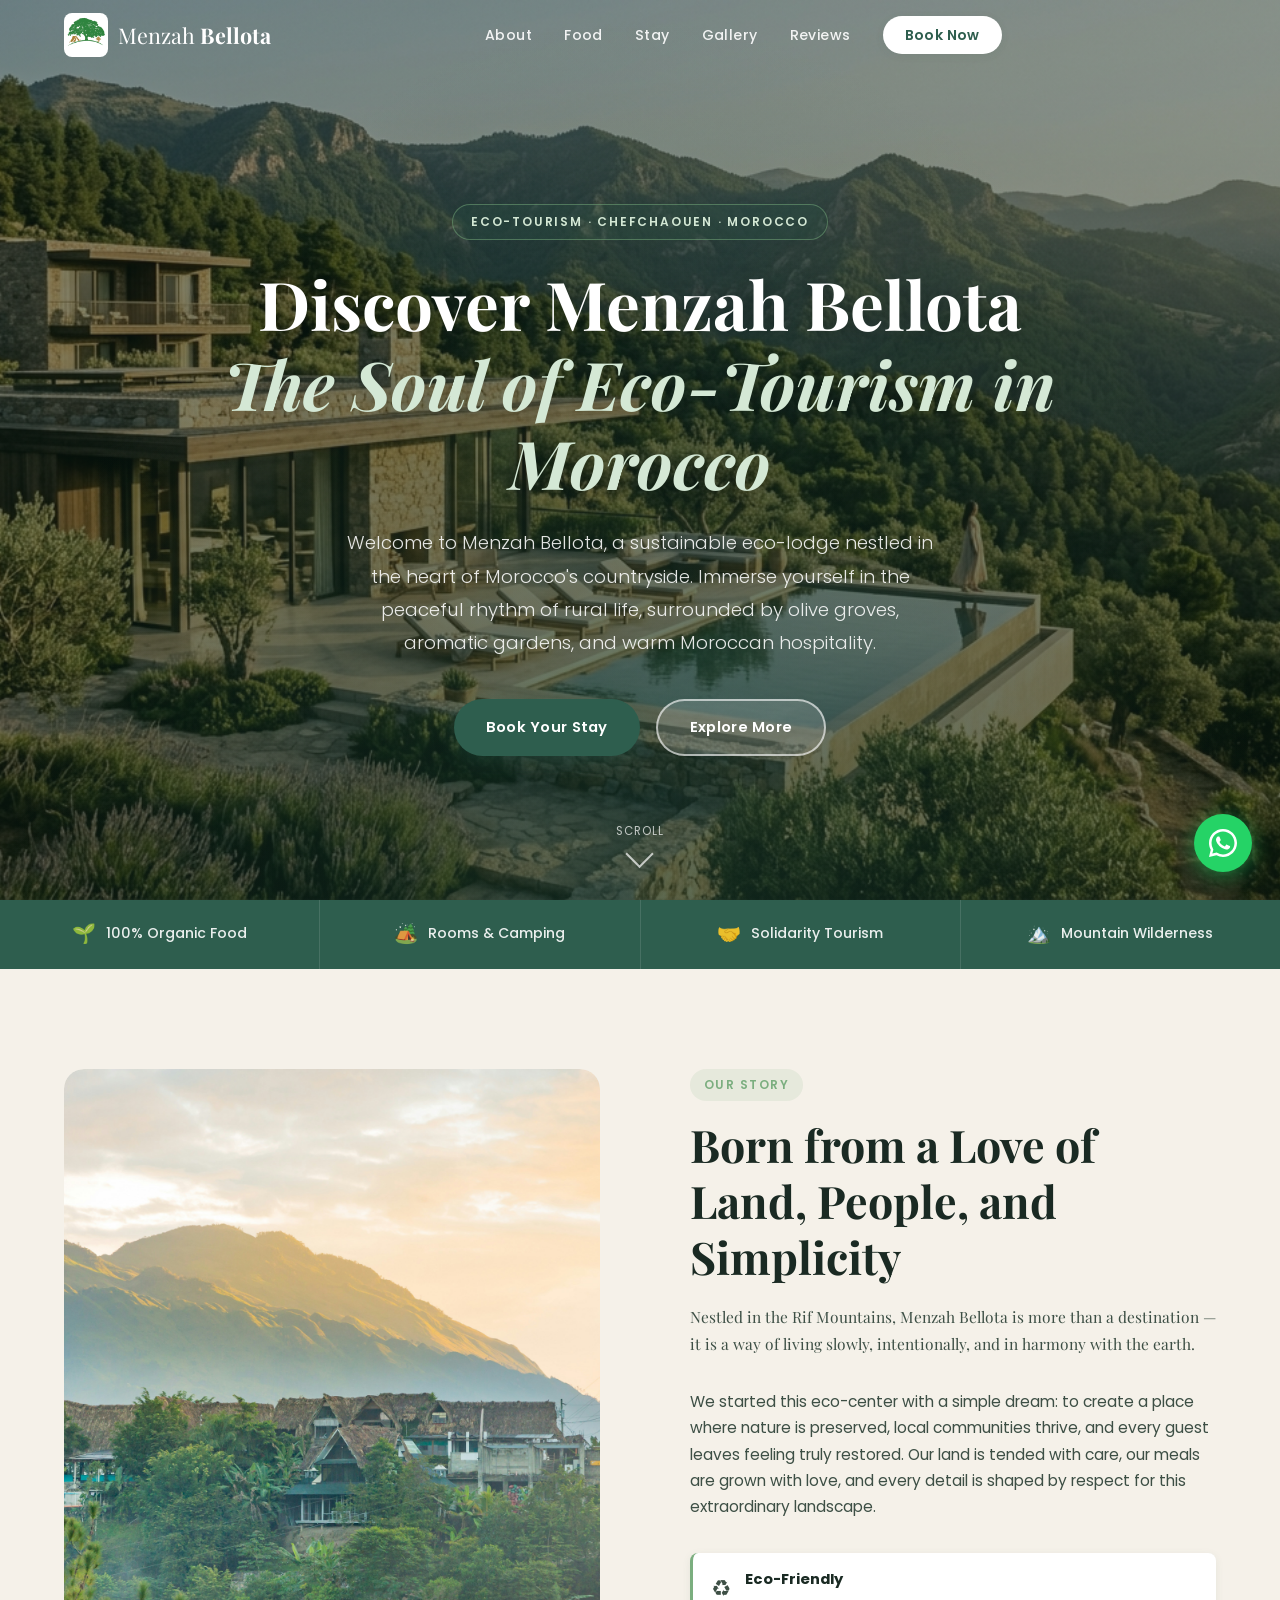
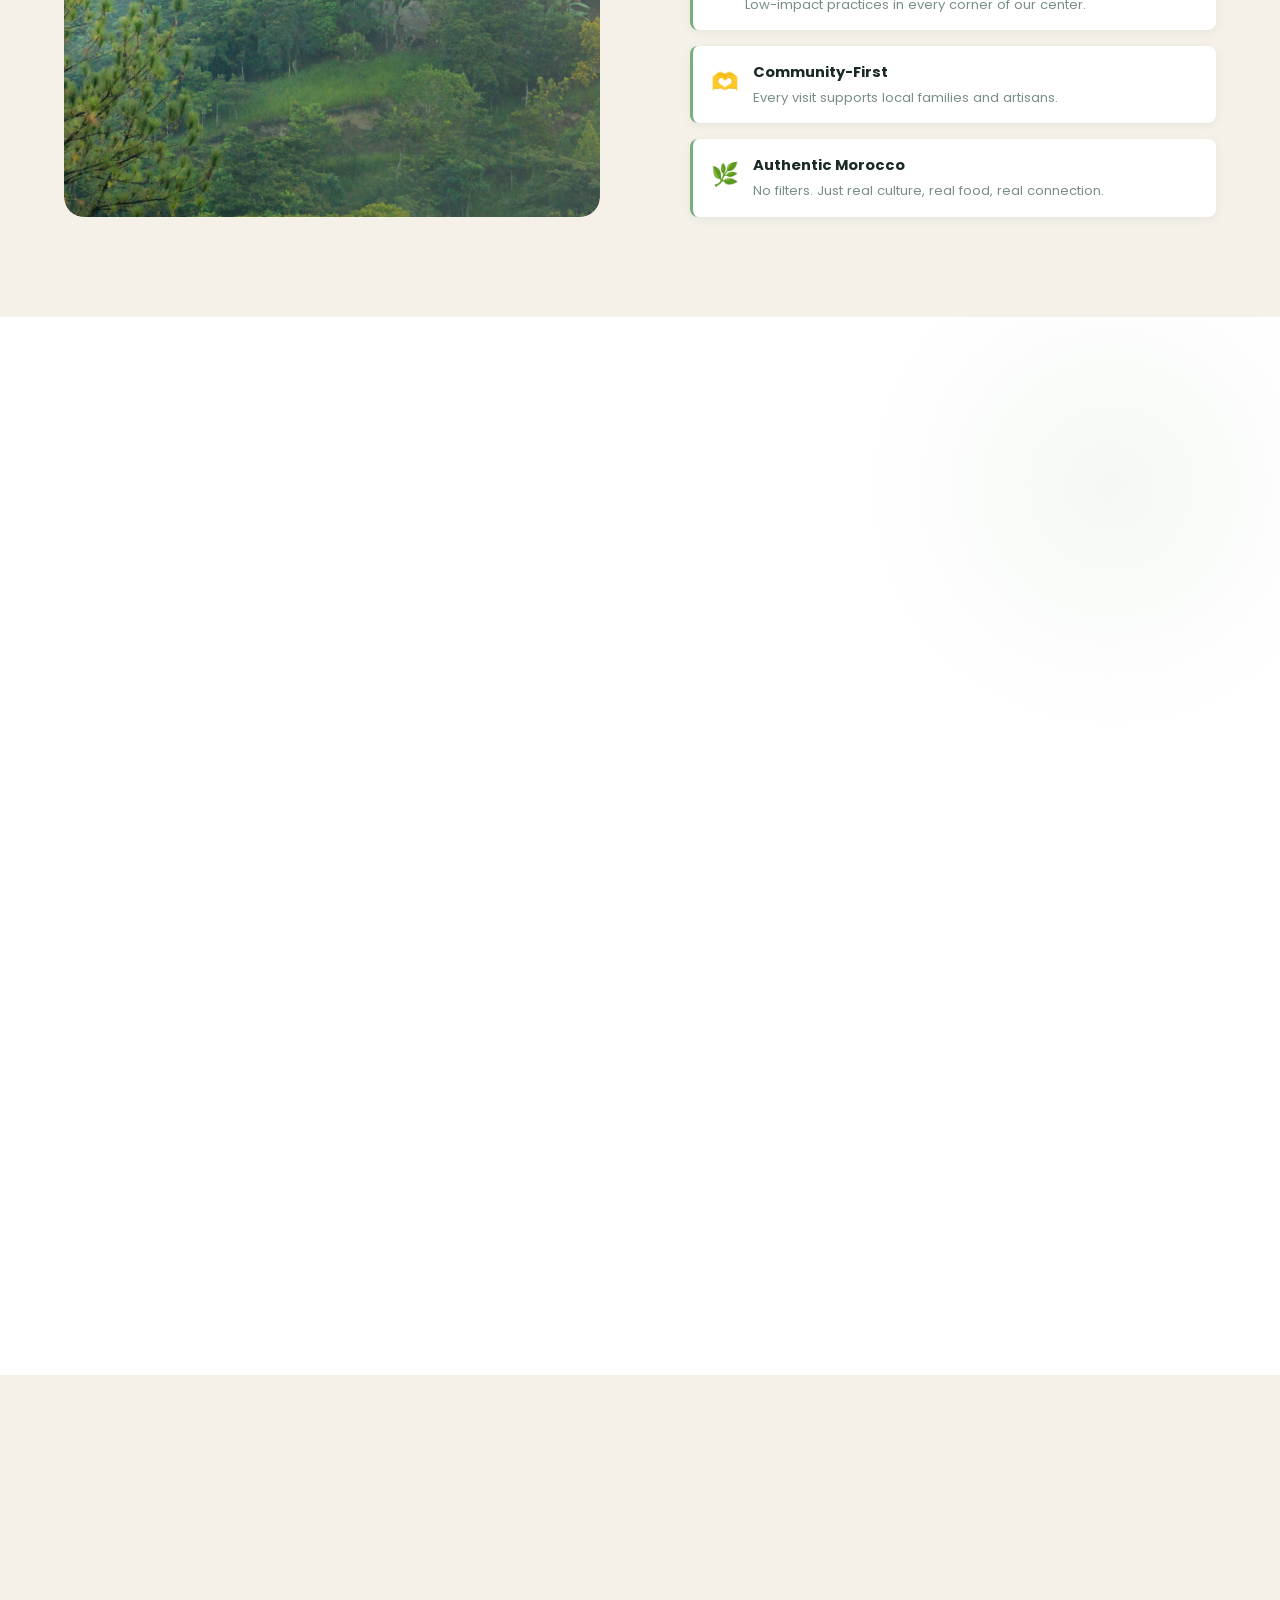
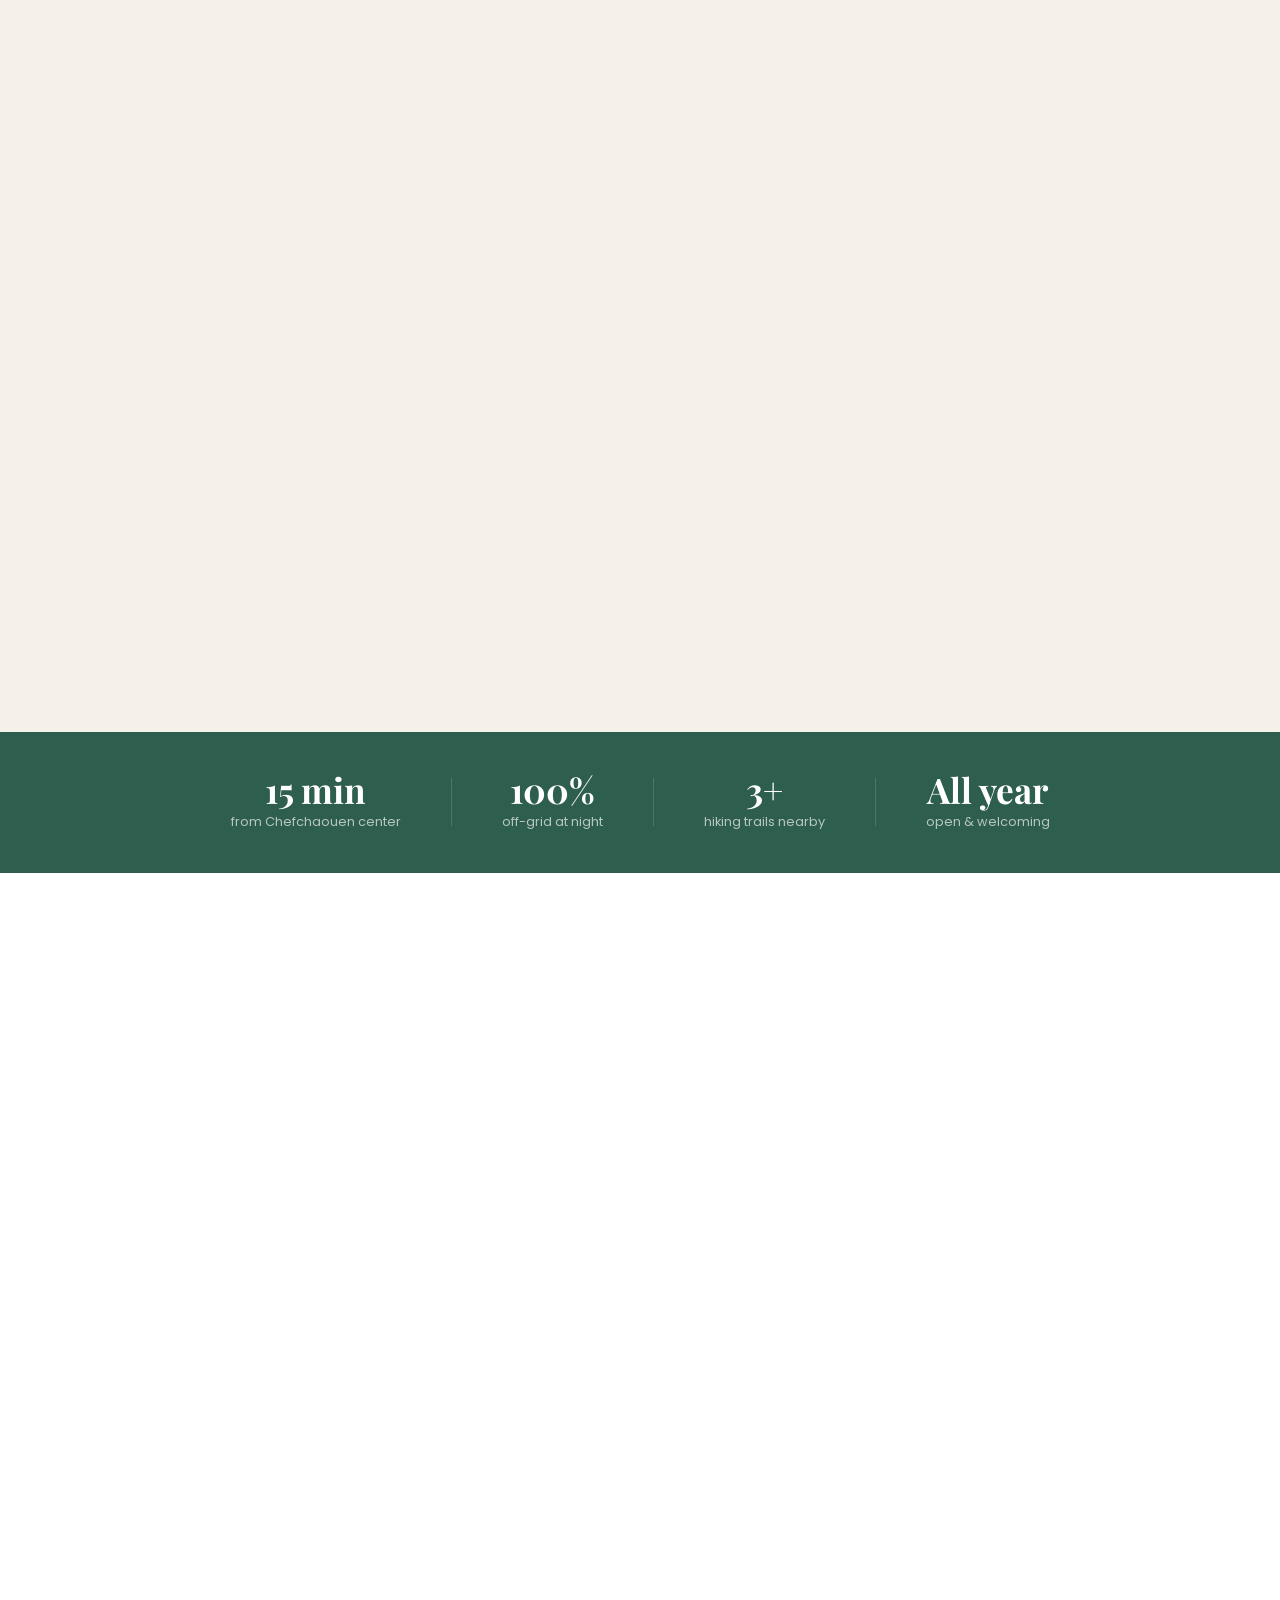
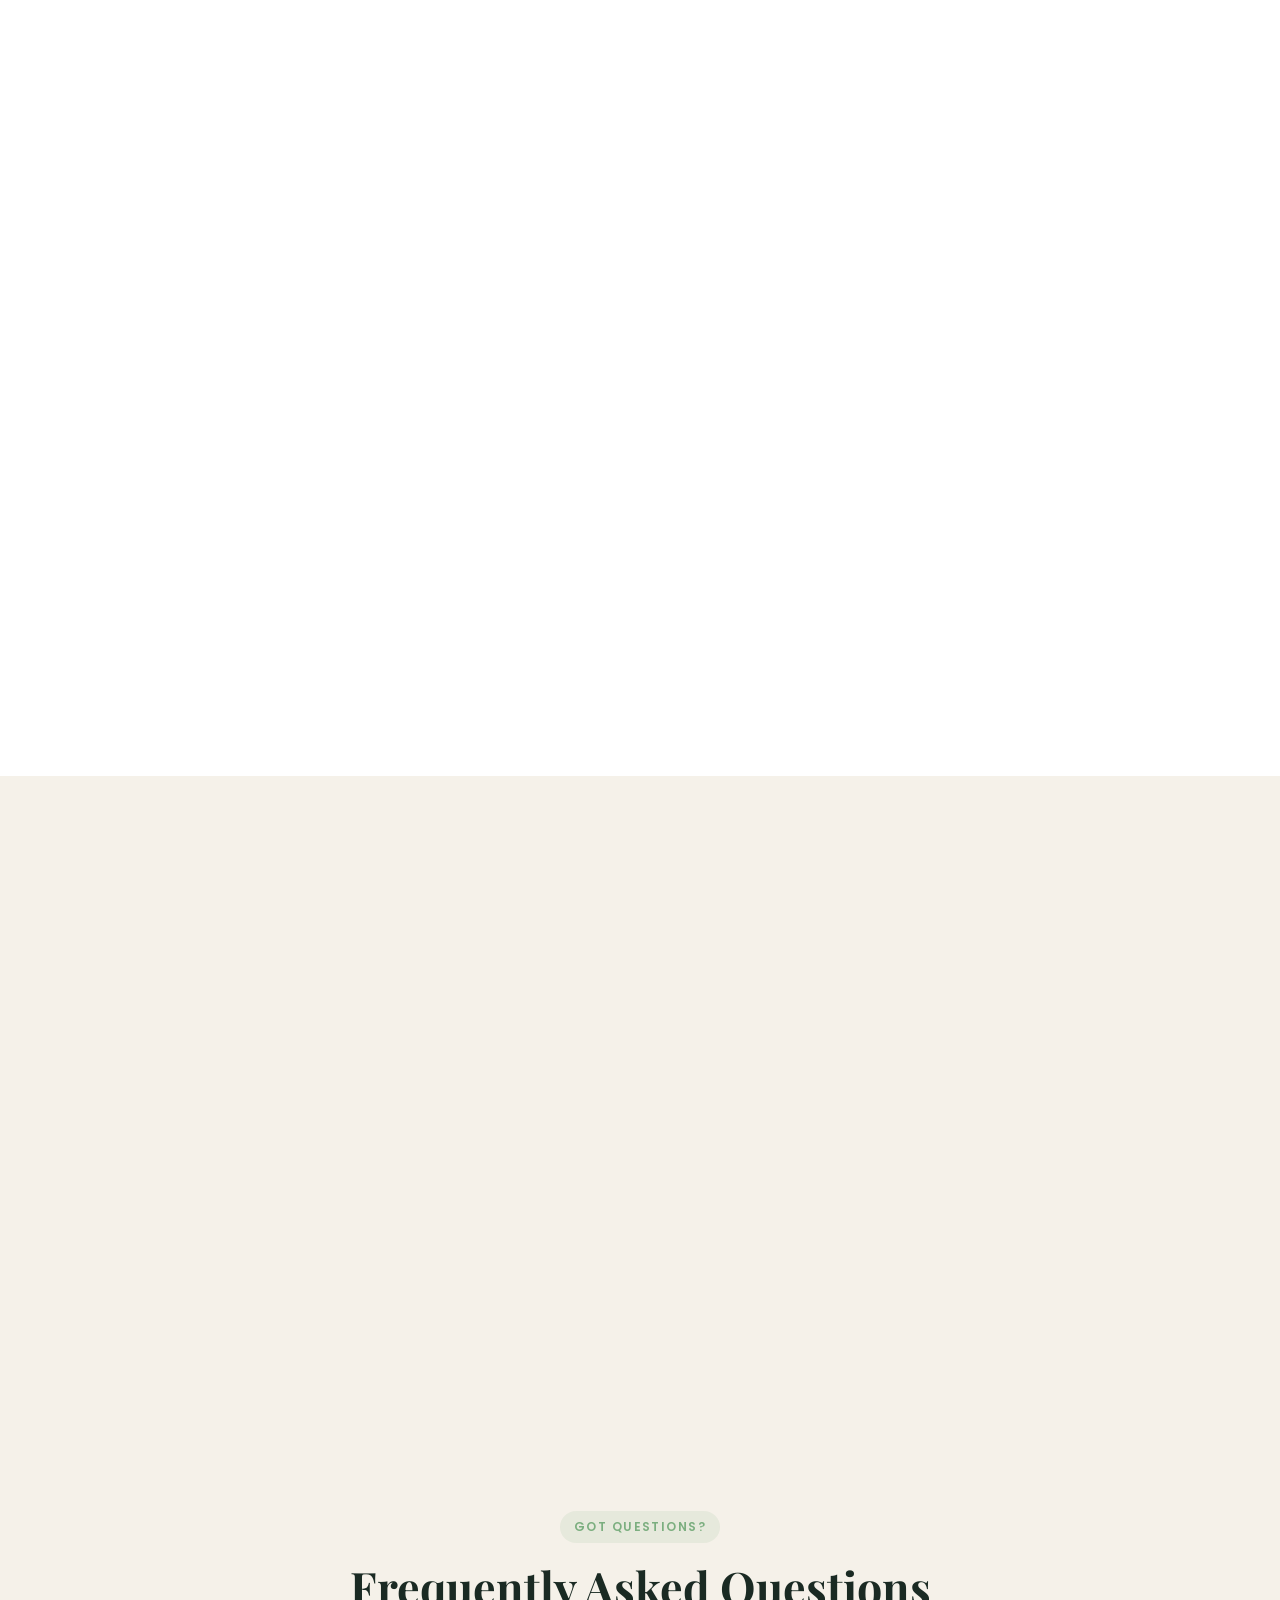
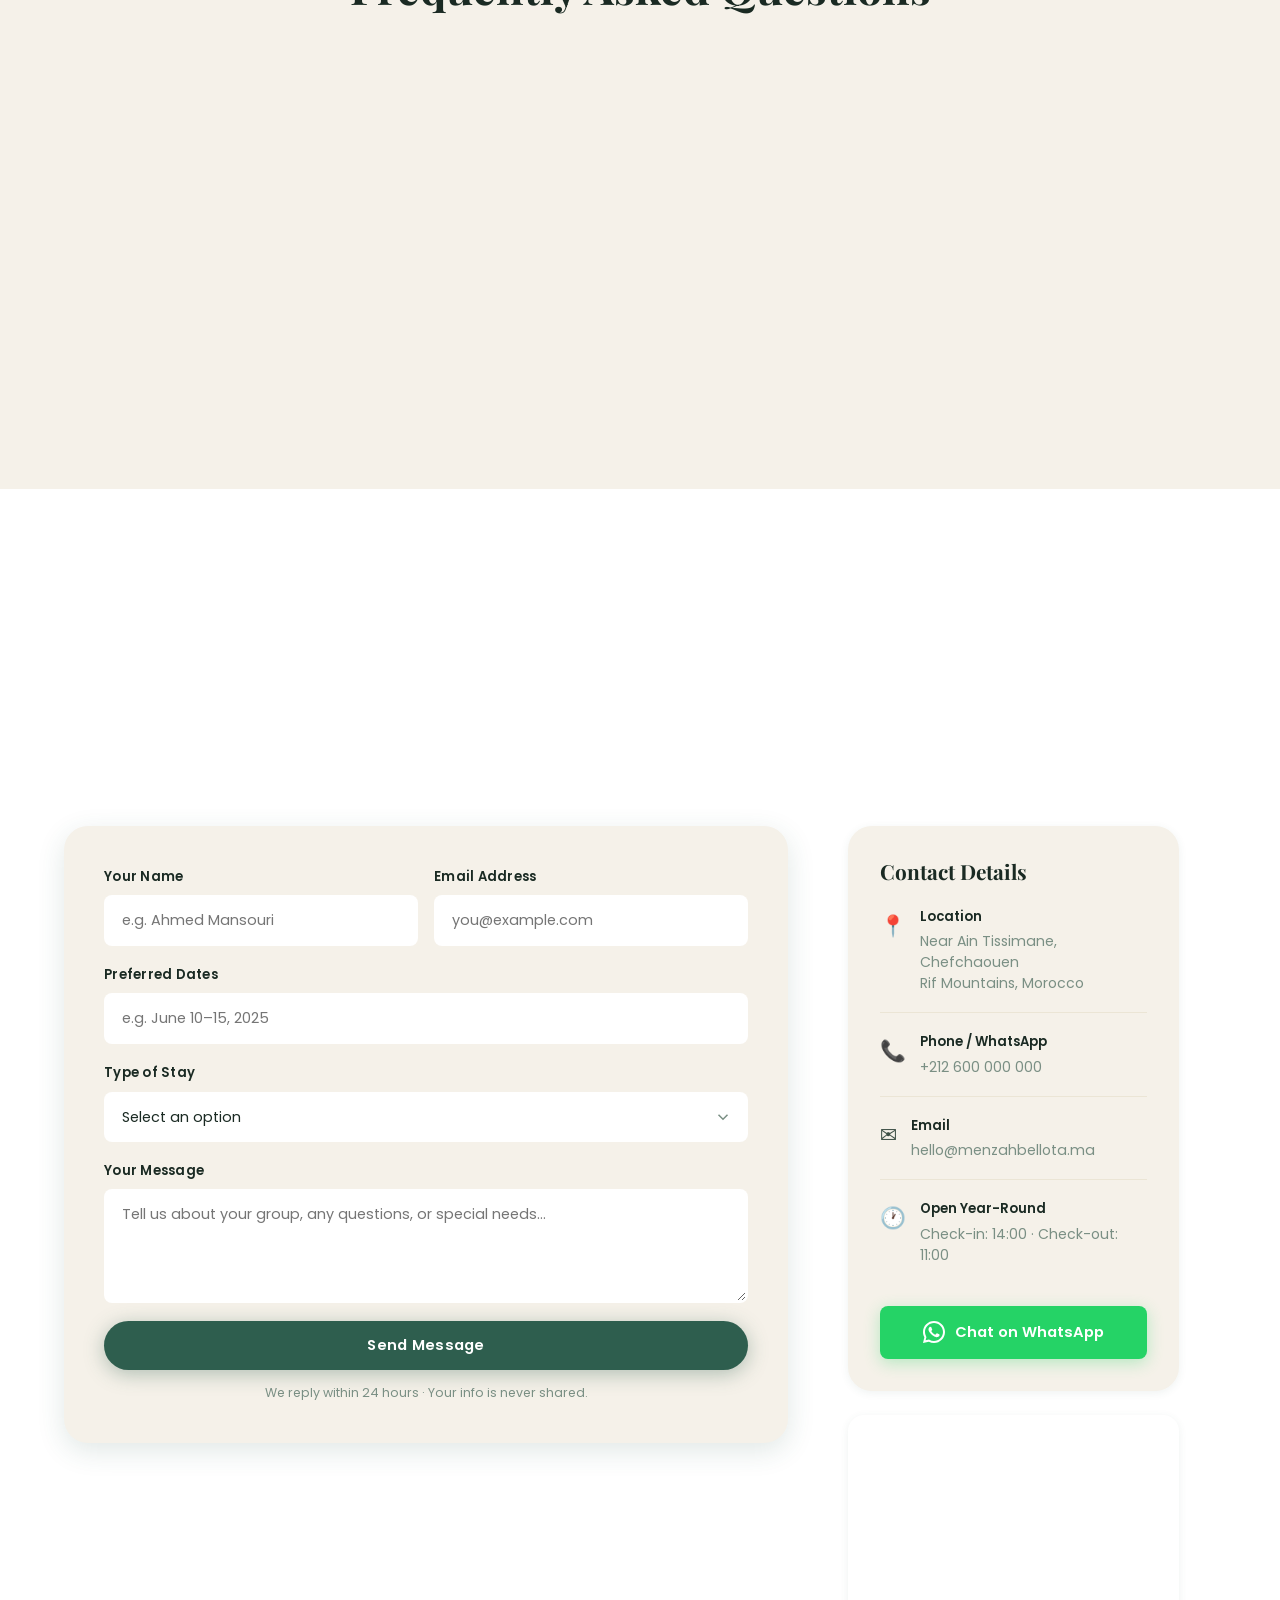
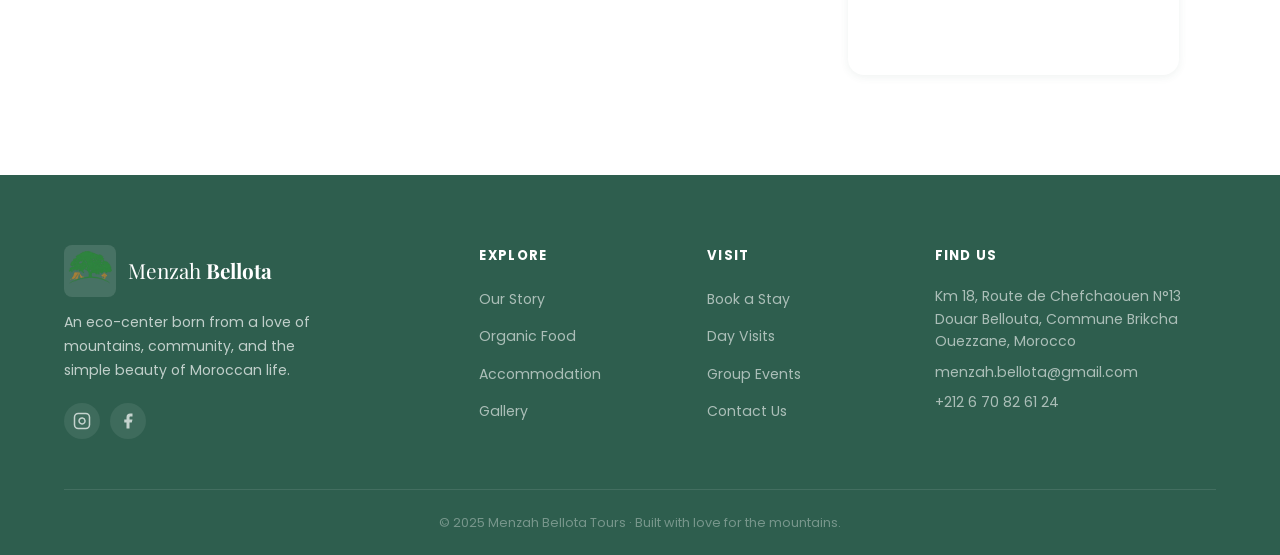
==== index.html @ db877103 "Add files via upload" ====
<!DOCTYPE html>
<html lang="en">
<head>
  <meta charset="UTF-8" />
  <meta name="viewport" content="width=device-width, initial-scale=1.0" />
  <title>Menzah Bellota Tours — Eco-Tourism in Chefchaouen, Morocco</title>
  <link rel="preconnect" href="https://fonts.googleapis.com" />
  <link rel="preconnect" href="https://fonts.gstatic.com" crossorigin />
  <link href="https://fonts.googleapis.com/css2?family=Playfair+Display:ital,wght@0,400;0,600;0,700;1,400&family=Poppins:wght@300;400;500;600&display=swap" rel="stylesheet" />
  <link rel="stylesheet" href="style.css" />
</head>
<body>

  <!-- ========== NAVBAR ========== -->
  <nav class="navbar scrolled" id="navbar">
    <div class="nav-container">
      <a href="#home" class="nav-logo">
        <img src="images/logo.webp" alt="Menzah Bellota Logo" class="logo-img" />
        <span class="logo-text">Menzah <strong>Bellota</strong></span>
      </a>
      <ul class="nav-menu" id="navMenu">
        <li><a href="about.html" class="nav-link">About</a></li>
        <li><a href="food.html" class="nav-link">Food</a></li>
        <li><a href="stay.html" class="nav-link">Stay</a></li>
        <li><a href="gallery.html" class="nav-link">Gallery</a></li>
        <li><a href="reviews.html" class="nav-link">Reviews</a></li>
        <li><a href="#contact" class="nav-link nav-cta">Book Now</a></li>
      </ul>
      <div class="nav-end">
        <button class="nav-toggle" id="navToggle" aria-label="Toggle menu">
          <span></span><span></span><span></span>
        </button>
      </div>
    </div>
  </nav>

  <!-- ========== HERO ========== -->
  <section class="hero" id="home">
    <div class="hero-overlay"></div>
    <div class="hero-content fade-in">
      <span class="hero-tag">Eco-Tourism · Chefchaouen · Morocco</span>
      <h1 class="hero-title">Discover Menzah Bellota<br /><em>The Soul of Eco-Tourism in Morocco</em></h1>
      <p class="hero-subtitle">Welcome to Menzah Bellota, a sustainable eco-lodge nestled in the heart of Morocco's countryside. Immerse yourself in the peaceful rhythm of rural life, surrounded by olive groves, aromatic gardens, and warm Moroccan hospitality.</p>
      <div class="hero-buttons">
        <a href="#contact" class="btn btn-primary">Book Your Stay</a>
        <a href="#about" class="btn btn-ghost">Explore More</a>
      </div>
    </div>
    <a href="#about" class="hero-scroll-hint">
      <span>Scroll</span>
      <div class="scroll-arrow"></div>
    </a>
  </section>

  <!-- ========== HIGHLIGHTS BAR ========== -->
  <div class="highlights-bar">
    <div class="highlight-item">
      <span class="highlight-icon">🌱</span>
      <span>100% Organic Food</span>
    </div>
    <div class="highlight-item">
      <span class="highlight-icon">🏕️</span>
      <span>Rooms & Camping</span>
    </div>
    <div class="highlight-item">
      <span class="highlight-icon">🤝</span>
      <span>Solidarity Tourism</span>
    </div>
    <div class="highlight-item">
      <span class="highlight-icon">🏔️</span>
      <span>Mountain Wilderness</span>
    </div>
  </div>

  <!-- ========== ABOUT ========== -->
  <section class="section about" id="about">
    <div class="container">
      <div class="about-grid">
        <div class="about-images reveal">
          <div class="img-stack">
            <img src="images/img hero.jpg" alt="Menzah Bellota eco-lodge in the Rif Mountains" class="img-main" loading="lazy" />
          </div>
        </div>
        <div class="about-text reveal reveal-right">
          <span class="section-tag">Our Story</span>
          <h2 class="section-title">Born from a Love of Land, People, and Simplicity</h2>
          <p class="about-lead">Nestled in the Rif Mountains, Menzah Bellota is more than a destination — it is a way of living slowly, intentionally, and in harmony with the earth.</p>
          <p>We started this eco-center with a simple dream: to create a place where nature is preserved, local communities thrive, and every guest leaves feeling truly restored. Our land is tended with care, our meals are grown with love, and every detail is shaped by respect for this extraordinary landscape.</p>
          <div class="about-values">
            <div class="value-card">
              <span>♻️</span>
              <div>
                <strong>Eco-Friendly</strong>
                <p>Low-impact practices in every corner of our center.</p>
              </div>
            </div>
            <div class="value-card">
              <span>🫶</span>
              <div>
                <strong>Community-First</strong>
                <p>Every visit supports local families and artisans.</p>
              </div>
            </div>
            <div class="value-card">
              <span>🌿</span>
              <div>
                <strong>Authentic Morocco</strong>
                <p>No filters. Just real culture, real food, real connection.</p>
              </div>
            </div>
          </div>
        </div>
      </div>
    </div>
  </section>

  <!-- ========== FOOD ========== -->
  <section class="section food" id="food">
    <div class="food-bg-shape"></div>
    <div class="container">
      <div class="section-header reveal">
        <span class="section-tag">From Our Garden to Your Table</span>
        <h2 class="section-title">Organic, Seasonal & Deeply Moroccan</h2>
        <p class="section-subtitle">Every meal at Menzah Bellota is a celebration of the land. We grow, harvest, and cook with the seasons — using only what the earth gives us, prepared with generations of know-how.</p>
      </div>
      <div class="food-grid">
        <div class="food-card reveal">
          <div class="food-img-wrap">
            <img src="https://images.unsplash.com/photo-1585937421612-70a008356fbe?w=600&q=80" alt="Moroccan tagine" loading="lazy" />
            <div class="food-badge">Signature Dish</div>
          </div>
          <div class="food-card-body">
            <h3>Slow-Cooked Tagine</h3>
            <p>Tender mountain vegetables, aromatic spices, and preserved lemons from our own trees — simmered over charcoal until perfect.</p>
          </div>
        </div>
        <div class="food-card reveal">
          <div class="food-img-wrap">
            <img src="https://images.unsplash.com/photo-1551632436-cbf8dd35adfa?w=600&q=80" alt="Moroccan mint tea" loading="lazy" />
            <div class="food-badge">Daily Ritual</div>
          </div>
          <div class="food-card-body">
            <h3>Wild Mint Tea</h3>
            <p>Freshly picked from the hillside, steeped with care, poured from height — a ceremonial welcome that warms the soul.</p>
          </div>
        </div>
        <div class="food-card reveal">
          <div class="food-img-wrap">
            <img src="https://images.unsplash.com/photo-1506354666786-959d6d497f1a?w=600&q=80" alt="Fresh bread and honey" loading="lazy" />
            <div class="food-badge">Morning Staple</div>
          </div>
          <div class="food-card-body">
            <h3>Msemen & Raw Honey</h3>
            <p>Our morning spread: hand-folded flatbread, fresh argan oil, wild mountain honey, and goat cheese from the valley below.</p>
          </div>
        </div>
      </div>
      <div class="food-promise reveal">
        <div class="promise-item"><span>🥦</span> No pesticides. Ever.</div>
        <div class="promise-item"><span>🌾</span> Seasonal menus only</div>
        <div class="promise-item"><span>🧑‍🍳</span> Cooked by local hands</div>
        <div class="promise-item"><span>💧</span> Spring water, always</div>
      </div>
    </div>
  </section>

  <!-- ========== ACCOMMODATION ========== -->
  <section class="section accommodation" id="accommodation">
    <div class="container">
      <div class="section-header reveal">
        <span class="section-tag">Where You Sleep</span>
        <h2 class="section-title">Rest Like Nature Intended</h2>
        <p class="section-subtitle">From cozy rooms that catch the morning light to open-air camping under a sky full of stars — choose the experience that calls to you.</p>
      </div>
      <div class="stay-cards-grid">

        <!-- Card 1: Guest House -->
        <div class="stay-new-card reveal">
          <div class="stay-new-img-wrap">
            <img src="images/families.webp" alt="Mud-brick guest house" loading="lazy" />
            <span class="stay-new-badge">Families</span>
          </div>
          <div class="stay-new-body">
            <div class="stay-new-meta">
              <span class="stay-new-type">Guest House</span>
              <span class="stay-new-price">From 300 MAD</span>
            </div>
            <h3 class="stay-new-title">Mud-Brick Guest Houses</h3>
            <p class="stay-new-desc">Traditional architecture meets modern comfort. Spacious rooms perfect for families, built with local stone and earth.</p>
            <a href="rooms.html" class="stay-new-link">View All Rooms <span>→</span></a>
          </div>
        </div>

        <!-- Card 2: Glamping (Best Seller) -->
        <div class="stay-new-card reveal">
          <div class="stay-new-img-wrap">
            <img src="images/best seller.webp" alt="Bellota luxury glamping tents" loading="lazy" />
            <span class="stay-new-badge badge-featured">Best Seller</span>
          </div>
          <div class="stay-new-body">
            <div class="stay-new-meta">
              <span class="stay-new-type">Glamping</span>
              <span class="stay-new-price">From 50 MAD</span>
            </div>
            <h3 class="stay-new-title">Bellota Luxury Tents</h3>
            <p class="stay-new-desc">Immersive glamping experience under ancient oak trees with stunning forest views and mountain breeze.</p>
            <a href="tents.html" class="stay-new-link">Book This Tent <span>→</span></a>
          </div>
        </div>

        <!-- Card 3: Van & Camper -->
        <div class="stay-new-card reveal">
          <div class="stay-new-img-wrap">
            <img src="images/road trip.webp" alt="Van and camper pitches" loading="lazy" />
            <span class="stay-new-badge">Road Trip</span>
          </div>
          <div class="stay-new-body">
            <div class="stay-new-meta">
              <span class="stay-new-type">Camping</span>
              <span class="stay-new-price">From 80 MAD</span>
            </div>
            <h3 class="stay-new-title">Van &amp; Camper Pitches</h3>
            <p class="stay-new-desc">Secure spots with electricity and water hookups for overland travelers exploring the Rif Mountains.</p>
            <a href="vans.html" class="stay-new-link">Reserve Pitch <span>→</span></a>
          </div>
        </div>

      </div>
    </div>
  </section>

  <!-- ========== EXPERIENCE STRIP ========== -->
  <div class="experience-strip">
    <div class="exp-item">
      <strong>15 min</strong>
      <span>from Chefchaouen center</span>
    </div>
    <div class="exp-divider"></div>
    <div class="exp-item">
      <strong>100%</strong>
      <span>off-grid at night</span>
    </div>
    <div class="exp-divider"></div>
    <div class="exp-item">
      <strong>3+</strong>
      <span>hiking trails nearby</span>
    </div>
    <div class="exp-divider"></div>
    <div class="exp-item">
      <strong>All year</strong>
      <span>open &amp; welcoming</span>
    </div>
  </div>

  <!-- ========== GALLERY ========== -->
  <section class="section gallery" id="gallery">
    <div class="container">
      <div class="section-header reveal">
        <span class="section-tag">A Glimpse</span>
        <h2 class="section-title">Life at Menzah Bellota</h2>
      </div>
      <div class="gallery-grid reveal">
        <div class="gallery-item tall">
          <img src="https://images.unsplash.com/photo-1539037116277-4db20889f2d4?w=800&q=80" alt="Chefchaouen blue city" loading="lazy" />
          <div class="gallery-overlay"><span>Chefchaouen</span></div>
        </div>
        <div class="gallery-item">
          <img src="https://images.unsplash.com/photo-1448375240586-882707db888b?w=600&q=80" alt="Mountain forest" loading="lazy" />
          <div class="gallery-overlay"><span>The Forest</span></div>
        </div>
        <div class="gallery-item">
          <img src="https://images.unsplash.com/photo-1464822759023-fed622ff2c3b?w=600&q=80" alt="Mountain landscape" loading="lazy" />
          <div class="gallery-overlay"><span>Mountain Views</span></div>
        </div>
        <div class="gallery-item wide">
          <img src="https://images.unsplash.com/photo-1551632436-cbf8dd35adfa?w=900&q=80" alt="Moroccan tea" loading="lazy" />
          <div class="gallery-overlay"><span>Mint Tea Moments</span></div>
        </div>
        <div class="gallery-item">
          <img src="https://images.unsplash.com/photo-1585937421612-70a008356fbe?w=600&q=80" alt="Moroccan tagine" loading="lazy" />
          <div class="gallery-overlay"><span>Organic Meals</span></div>
        </div>
        <div class="gallery-item">
          <img src="https://images.unsplash.com/photo-1506354666786-959d6d497f1a?w=600&q=80" alt="Breakfast spread" loading="lazy" />
          <div class="gallery-overlay"><span>Morning Feast</span></div>
        </div>
      </div>
    </div>
  </section>

  <!-- ========== TESTIMONIALS ========== -->
  <section class="section testimonials">
    <div class="container">
      <div class="section-header reveal">
        <span class="section-tag">Guest Words</span>
        <h2 class="section-title">Stories from Our Guests</h2>
      </div>
      <div class="testimonials-grid">
        <div class="testimonial-card reveal">
          <div class="stars">★★★★★</div>
          <p>"We came for a weekend and stayed for a week. The silence, the food, the kindness of the team — it reset something deep inside us. We'll be back."</p>
          <div class="testimonial-author">
            <div class="author-avatar">S</div>
            <div><strong>Sophie L.</strong><span>France</span></div>
          </div>
        </div>
        <div class="testimonial-card reveal">
          <div class="stars">★★★★★</div>
          <p>"The tagine alone is worth the trip. But what really stays with you is the atmosphere — pure, unhurried, and deeply Moroccan. Absolutely magical."</p>
          <div class="testimonial-author">
            <div class="author-avatar">A</div>
            <div><strong>Ahmed K.</strong><span>Germany</span></div>
          </div>
        </div>
        <div class="testimonial-card reveal">
          <div class="stars">★★★★★</div>
          <p>"Camping here under a sky I'd never seen before — with no phone signal and the best breakfast of my life — is something I'll never forget."</p>
          <div class="testimonial-author">
            <div class="author-avatar">M</div>
            <div><strong>Maria T.</strong><span>Spain</span></div>
          </div>
        </div>
      </div>
    </div>
  </section>

  <!-- ========== FAQ ========== -->
  <section class="section faq" id="faq">
    <div class="container">
      <div class="section-header">
        <span class="section-tag">Got Questions?</span>
        <h2 class="section-title">Frequently Asked Questions</h2>
      </div>
      <div class="faq-list">

        <div class="faq-item reveal">
          <button class="faq-question" aria-expanded="false">
            <span>How far is Menzah Bellota from Ouezzane and Chefchaouen?</span>
            <svg class="faq-icon" viewBox="0 0 24 24" fill="none" stroke="currentColor" stroke-width="2.5" width="20" height="20"><polyline points="6 9 12 15 18 9"/></svg>
          </button>
          <div class="faq-answer">
            <p>We are located approximately <strong>15 minutes by car from Ouezzane</strong> and <strong>45 minutes by car from Chefchaouen</strong>, offering a peaceful nature retreat within easy reach of the Blue City.</p>
          </div>
        </div>

        <div class="faq-item reveal">
          <button class="faq-question" aria-expanded="false">
            <span>Do you offer food at the lodge?</span>
            <svg class="faq-icon" viewBox="0 0 24 24" fill="none" stroke="currentColor" stroke-width="2.5" width="20" height="20"><polyline points="6 9 12 15 18 9"/></svg>
          </button>
          <div class="faq-answer">
            <p>Yes, we have an on-site restaurant serving <strong>breakfast, lunch, and dinner</strong> using organic ingredients grown in our own gardens and from local farmers.</p>
          </div>
        </div>

        <div class="faq-item reveal">
          <button class="faq-question" aria-expanded="false">
            <span>Is the lodge family-friendly?</span>
            <svg class="faq-icon" viewBox="0 0 24 24" fill="none" stroke="currentColor" stroke-width="2.5" width="20" height="20"><polyline points="6 9 12 15 18 9"/></svg>
          </button>
          <div class="faq-answer">
            <p>Absolutely. We have <strong>family-sized guest houses</strong>, safe play areas, and nature activities suitable for children of all ages.</p>
          </div>
        </div>

        <div class="faq-item reveal">
          <button class="faq-question" aria-expanded="false">
            <span>Can I bring my own camper van?</span>
            <svg class="faq-icon" viewBox="0 0 24 24" fill="none" stroke="currentColor" stroke-width="2.5" width="20" height="20"><polyline points="6 9 12 15 18 9"/></svg>
          </button>
          <div class="faq-answer">
            <p>Yes, we offer <strong>dedicated camper pitches</strong> with electrical hookups, water access, and waste disposal facilities.</p>
          </div>
        </div>

      </div>
    </div>
  </section>

  <!-- ========== CONTACT ========== -->
  <section class="section contact" id="contact">
    <div class="container">
      <div class="section-header reveal">
        <span class="section-tag">Get in Touch</span>
        <h2 class="section-title">Plan Your Visit</h2>
        <p class="section-subtitle">Ready to escape? Fill out the form below and we'll get back to you within 24 hours. Or reach us instantly on WhatsApp.</p>
      </div>
      <div class="contact-grid">
        <div class="contact-form-wrap reveal">
          <form class="contact-form" id="contactForm" action="https://formspree.io/f/mzzbbwge" method="POST">
            <input type="hidden" name="_replyto" value="dkouk285@gmail.com" />
            <div class="form-row">
              <div class="form-group">
                <label for="name">Your Name</label>
                <input type="text" id="name" name="name" placeholder="e.g. Ahmed Mansouri" required />
              </div>
              <div class="form-group">
                <label for="email">Email Address</label>
                <input type="email" id="email" name="email" placeholder="you@example.com" required />
              </div>
            </div>
            <div class="form-group">
              <label for="dates">Preferred Dates</label>
              <input type="text" id="dates" name="dates" placeholder="e.g. June 10–15, 2025" />
            </div>
            <div class="form-group">
              <label for="stay">Type of Stay</label>
              <select id="stay" name="stay">
                <option value="">Select an option</option>
                <option value="room">Eco Room</option>
                <option value="camping">Camping</option>
                <option value="dayvisit">Day Visit</option>
                <option value="group">Group / Event</option>
              </select>
            </div>
            <div class="form-group">
              <label for="message">Your Message</label>
              <textarea id="message" name="message" rows="4" placeholder="Tell us about your group, any questions, or special needs…"></textarea>
            </div>
            <button type="submit" class="btn btn-primary btn-full">Send Message</button>
            <p class="form-note">We reply within 24 hours · Your info is never shared.</p>
          </form>
          <div class="form-success" id="formSuccess">
            <span>🌿</span>
            <h3>Message Sent!</h3>
            <p>Thank you for reaching out. We'll be in touch very soon.</p>
          </div>
        </div>
        <div class="contact-info reveal reveal-right">
          <div class="contact-card">
            <h3>Contact Details</h3>
            <div class="contact-detail">
              <span class="contact-icon">📍</span>
              <div>
                <strong>Location</strong>
                <p>Near Ain Tissimane, Chefchaouen<br />Rif Mountains, Morocco</p>
              </div>
            </div>
            <div class="contact-detail">
              <span class="contact-icon">📞</span>
              <div>
                <strong>Phone / WhatsApp</strong>
                <p>+212 600 000 000</p>
              </div>
            </div>
            <div class="contact-detail">
              <span class="contact-icon">✉️</span>
              <div>
                <strong>Email</strong>
                <p>hello@menzahbellota.ma</p>
              </div>
            </div>
            <div class="contact-detail">
              <span class="contact-icon">🕐</span>
              <div>
                <strong>Open Year-Round</strong>
                <p>Check-in: 14:00 · Check-out: 11:00</p>
              </div>
            </div>
            <a href="https://wa.me/212600000000" class="btn-whatsapp" target="_blank" rel="noopener noreferrer">
              <svg viewBox="0 0 24 24" fill="currentColor" width="22" height="22"><path d="M17.472 14.382c-.297-.149-1.758-.867-2.03-.967-.273-.099-.471-.148-.67.15-.197.297-.767.966-.94 1.164-.173.199-.347.223-.644.075-.297-.15-1.255-.463-2.39-1.475-.883-.788-1.48-1.761-1.653-2.059-.173-.297-.018-.458.13-.606.134-.133.298-.347.446-.52.149-.174.198-.298.298-.497.099-.198.05-.371-.025-.52-.075-.149-.669-1.612-.916-2.207-.242-.579-.487-.5-.669-.51-.173-.008-.371-.01-.57-.01-.198 0-.52.074-.792.372-.272.297-1.04 1.016-1.04 2.479 0 1.462 1.065 2.875 1.213 3.074.149.198 2.096 3.2 5.077 4.487.709.306 1.262.489 1.694.625.712.227 1.36.195 1.871.118.571-.085 1.758-.719 2.006-1.413.248-.694.248-1.289.173-1.413-.074-.124-.272-.198-.57-.347z"/><path d="M12 0C5.373 0 0 5.373 0 12c0 2.104.55 4.078 1.504 5.797L0 24l6.383-1.474A11.947 11.947 0 0012 24c6.627 0 12-5.373 12-12S18.627 0 12 0zm0 21.818a9.805 9.805 0 01-5.028-1.38l-.36-.214-3.733.862.888-3.617-.235-.372A9.772 9.772 0 012.182 12C2.182 6.578 6.578 2.182 12 2.182S21.818 6.578 21.818 12 17.422 21.818 12 21.818z"/></svg>
              Chat on WhatsApp
            </a>
          </div>
          <!-- Google Maps Embed Placeholder -->
          <div class="map-wrap">
            <iframe
              src="https://www.google.com/maps/embed?pb=!1m18!1m12!1m3!1d3327.58!2d-5.5279536!3d34.9522003!2m3!1f0!2f0!3f0!3m2!1i1024!2i768!4f13.1!3m3!1m2!1s0xd0b2704b17335b9%3A0x24d07b735cd430d2!2sMenzah+Bellota+Camping+Guest+House!5e0!3m2!1sen!2sma!4v1680000000000"
              width="100%"
              height="260"
              style="border:0;"
              allowfullscreen=""
              loading="lazy"
              referrerpolicy="no-referrer-when-downgrade"
              title="Menzah Bellota location"
            ></iframe>
          </div>
        </div>
      </div>
    </div>
  </section>

  <!-- ========== FOOTER ========== -->
  <footer class="footer">
    <div class="container">
      <div class="footer-grid">
        <div class="footer-brand">
          <div class="footer-logo">
            <img src="images/logo.webp" alt="Menzah Bellota Logo" class="logo-img" />
            <span>Menzah <strong>Bellota</strong></span>
          </div>
          <p>An eco-center born from a love of mountains, community, and the simple beauty of Moroccan life.</p>
          <div class="social-links">
            <a href="https://www.instagram.com/menzahbellotatours/" target="_blank" rel="noopener noreferrer" aria-label="Instagram">
              <svg viewBox="0 0 24 24" fill="none" stroke="currentColor" stroke-width="2" width="18" height="18"><rect x="2" y="2" width="20" height="20" rx="5" ry="5"/><path d="M16 11.37A4 4 0 1112.63 8 4 4 0 0116 11.37z"/><line x1="17.5" y1="6.5" x2="17.51" y2="6.5"/></svg>
            </a>
            <a href="https://www.facebook.com/p/Menzah-Bellota-Tours-100054395625561/" target="_blank" rel="noopener noreferrer" aria-label="Facebook">
              <svg viewBox="0 0 24 24" fill="currentColor" width="18" height="18"><path d="M18 2h-3a5 5 0 00-5 5v3H7v4h3v8h4v-8h3l1-4h-4V7a1 1 0 011-1h3z"/></svg>
            </a>
          </div>
        </div>
        <div class="footer-links">
          <h4>Explore</h4>
          <ul>
            <li><a href="#about">Our Story</a></li>
            <li><a href="#food">Organic Food</a></li>
            <li><a href="#accommodation">Accommodation</a></li>
            <li><a href="#gallery">Gallery</a></li>
          </ul>
        </div>
        <div class="footer-links">
          <h4>Visit</h4>
          <ul>
            <li><a href="#contact">Book a Stay</a></li>
            <li><a href="#contact">Day Visits</a></li>
            <li><a href="#contact">Group Events</a></li>
            <li><a href="#contact">Contact Us</a></li>
          </ul>
        </div>
        <div class="footer-contact">
          <h4>Find Us</h4>
          <p>Km 18, Route de Chefchaouen N°13<br />Douar Bellouta, Commune Brikcha<br />Ouezzane, Morocco</p>
          <p><a href="mailto:menzah.bellota@gmail.com">menzah.bellota@gmail.com</a></p>
          <p><a href="tel:+212670826124">+212 6 70 82 61 24</a></p>
        </div>
      </div>
      <div class="footer-bottom">
        <p>© 2025 Menzah Bellota Tours · Built with love for the mountains.</p>
      </div>
    </div>
  </footer>

  <!-- Scroll To Top -->
  <button class="scroll-top" id="scrollTop" aria-label="Scroll to top">
    <svg viewBox="0 0 24 24" fill="none" stroke="currentColor" stroke-width="2.5" width="20" height="20">
      <polyline points="18 15 12 9 6 15"/>
    </svg>
  </button>

  <!-- WhatsApp Floating Button -->
  <a href="https://wa.me/212600000000" class="whatsapp-float" target="_blank" rel="noopener noreferrer" aria-label="Chat on WhatsApp">
    <svg viewBox="0 0 24 24" fill="currentColor" width="28" height="28"><path d="M17.472 14.382c-.297-.149-1.758-.867-2.03-.967-.273-.099-.471-.148-.67.15-.197.297-.767.966-.94 1.164-.173.199-.347.223-.644.075-.297-.15-1.255-.463-2.39-1.475-.883-.788-1.48-1.761-1.653-2.059-.173-.297-.018-.458.13-.606.134-.133.298-.347.446-.52.149-.174.198-.298.298-.497.099-.198.05-.371-.025-.52-.075-.149-.669-1.612-.916-2.207-.242-.579-.487-.5-.669-.51-.173-.008-.371-.01-.57-.01-.198 0-.52.074-.792.372-.272.297-1.04 1.016-1.04 2.479 0 1.462 1.065 2.875 1.213 3.074.149.198 2.096 3.2 5.077 4.487.709.306 1.262.489 1.694.625.712.227 1.36.195 1.871.118.571-.085 1.758-.719 2.006-1.413.248-.694.248-1.289.173-1.413-.074-.124-.272-.198-.57-.347z"/><path d="M12 0C5.373 0 0 5.373 0 12c0 2.104.55 4.078 1.504 5.797L0 24l6.383-1.474A11.947 11.947 0 0012 24c6.627 0 12-5.373 12-12S18.627 0 12 0zm0 21.818a9.805 9.805 0 01-5.028-1.38l-.36-.214-3.733.862.888-3.617-.235-.372A9.772 9.772 0 012.182 12C2.182 6.578 6.578 2.182 12 2.182S21.818 6.578 21.818 12 17.422 21.818 12 21.818z"/></svg>
  </a>

  <script src="main.js"></script>
</body>
</html>
---- style.css ----
/* =========================================
   MENZAH BELLOTA TOURS — Stylesheet
   ========================================= */

/* ---- Reset & Variables ---- */
*, *::before, *::after {
  box-sizing: border-box;
  margin: 0;
  padding: 0;
}

:root {
  --green-dark:   #2E5E4E;
  --green-mid:    #3d7a66;
  --green-light:  #7BAE7F;
  --green-pale:   #d4e8d5;
  --beige:        #F5F1E9;
  --beige-dark:   #EBE5D5;
  --brown:        #8B5E3C;
  --brown-light:  #b07d55;
  --text-dark:    #1a2a23;
  --text-body:    #3d4f45;
  --text-muted:   #7a8f84;
  --white:        #ffffff;
  --shadow-sm:    0 2px 8px rgba(46,94,78,.08);
  --shadow-md:    0 8px 28px rgba(46,94,78,.14);
  --shadow-lg:    0 20px 60px rgba(46,94,78,.18);
  --radius-sm:    8px;
  --radius-md:    16px;
  --radius-lg:    24px;
  --radius-xl:    40px;
  --transition:   0.3s ease;
  --font-serif:   'Playfair Display', Georgia, serif;
  --font-sans:    'Poppins', system-ui, sans-serif;
  --wa-green:     #25D366;
  --wa-green-hover: #1ebe5d;
}

html {
  scroll-behavior: smooth;
  font-size: 16px;
  overflow-x: hidden;
  width: 100%;
}

body {
  font-family: var(--font-sans);
  color: var(--text-body);
  background-color: var(--white);
  line-height: 1.7;
  overflow-x: hidden;
  width: 100%;
  max-width: 100%;
}

img {
  display: block;
  max-width: 100%;
  height: auto;
}

a {
  text-decoration: none;
  color: inherit;
}

ul { list-style: none; }

/* ---- Typography ---- */
h1, h2, h3 { font-family: var(--font-serif); color: var(--text-dark); line-height: 1.25; }
h1 { font-size: clamp(2.2rem, 5vw, 3.8rem); }
h2 { font-size: clamp(1.8rem, 3.5vw, 2.8rem); }
h3 { font-size: 1.25rem; }

.section-tag {
  display: inline-block;
  font-family: var(--font-sans);
  font-size: 0.75rem;
  font-weight: 600;
  letter-spacing: 0.12em;
  text-transform: uppercase;
  color: var(--green-light);
  background: rgba(123,174,127,.12);
  padding: 6px 14px;
  border-radius: 50px;
  margin-bottom: 1rem;
}

.section-title { margin-bottom: 1.2rem; }
.section-subtitle {
  font-size: 1.05rem;
  color: var(--text-muted);
  max-width: 640px;
  margin: 0 auto;
}

.section-header {
  text-align: center;
  margin-bottom: 3.5rem;
}

/* ---- Layout ---- */
.container {
  width: 90%;
  max-width: 1200px;
  margin: 0 auto;
}

.section {
  padding: 100px 0;
  position: relative;
}

/* ---- Buttons ---- */
.btn {
  display: inline-flex;
  align-items: center;
  gap: 8px;
  padding: 14px 32px;
  border-radius: 50px;
  font-family: var(--font-sans);
  font-size: 0.92rem;
  font-weight: 600;
  letter-spacing: 0.02em;
  cursor: pointer;
  border: none;
  transition: all var(--transition);
  white-space: nowrap;
}

.btn-primary {
  background: var(--green-dark);
  color: var(--white);
  box-shadow: 0 4px 20px rgba(46,94,78,.35);
}
.btn-primary:hover {
  background: var(--green-mid);
  transform: translateY(-2px);
  box-shadow: 0 8px 28px rgba(46,94,78,.4);
}

.btn-ghost {
  background: rgba(255,255,255,.15);
  color: var(--white);
  border: 2px solid rgba(255,255,255,.6);
  backdrop-filter: blur(8px);
}
.btn-ghost:hover {
  background: rgba(255,255,255,.25);
  border-color: var(--white);
  transform: translateY(-2px);
}

.btn-outline {
  background: transparent;
  color: var(--green-dark);
  border: 2px solid var(--green-dark);
}
.btn-outline:hover {
  background: var(--green-dark);
  color: var(--white);
  transform: translateY(-2px);
}

.btn-full { width: 100%; justify-content: center; }

/* ---- Animations ---- */
.fade-in {
  animation: fadeInUp 1s ease both;
}

@keyframes fadeInUp {
  from { opacity: 0; }
  to   { opacity: 1; }
}

.reveal {
  opacity: 0;
  transform: translateY(35px);
  transition: opacity 0.7s ease, transform 0.7s ease;
}
.reveal.visible {
  opacity: 1;
  transform: translateY(0);
}
.reveal-right {
  transform: translateX(35px);
}
.reveal-right.visible {
  transform: translateX(0);
}

/* =========================================
   NAVBAR
   ========================================= */
.navbar {
  position: fixed !important;
  top: 0 !important;
  left: 0 !important;
  width: 100% !important;
  height: 70px;
  z-index: 9999 !important;
  display: flex;
  align-items: center;
  padding: 0;
  /* GPU compositing layer — prevents iOS Safari from unpinning the fixed
     navbar during momentum scroll. nav-menu has no position:fixed children
     so the new stacking context this creates is safe. */
  -webkit-transform: translate3d(0, 0, 0);
  transform: translate3d(0, 0, 0);
  will-change: transform;
  -webkit-backface-visibility: hidden;
  backface-visibility: hidden;
  transition: background var(--transition), box-shadow var(--transition);
}

.navbar.scrolled {
  background: rgba(245,241,233,.99);
  box-shadow: var(--shadow-sm);
}

.nav-container {
  width: 90%;
  max-width: 1200px;
  margin: 0 auto;
  display: flex;
  align-items: center;
  justify-content: space-between;
}

.nav-logo {
  display: flex;
  align-items: center;
  gap: 10px;
  font-family: var(--font-serif);
  font-size: 1.35rem;
  color: var(--white);
  transition: color var(--transition);
}

.navbar.scrolled .nav-logo { color: var(--green-dark); }

.logo-img {
  height: 44px;
  width: auto;
  border-radius: var(--radius-sm);
  background: var(--white);
  padding: 3px;
  object-fit: contain;
  transition: transform var(--transition);
  flex-shrink: 0;
}
.nav-logo:hover .logo-img { transform: scale(1.06); }

.logo-text strong { font-weight: 700; }

.nav-menu {
  display: flex;
  align-items: center;
  gap: 2rem;
}

.nav-link {
  font-size: 0.88rem;
  font-weight: 500;
  color: rgba(255,255,255,.9);
  letter-spacing: 0.03em;
  transition: color var(--transition);
  position: relative;
}

.nav-link::after {
  content: '';
  position: absolute;
  bottom: -4px; left: 0;
  width: 0; height: 2px;
  background: var(--green-light);
  transition: width var(--transition);
  border-radius: 2px;
}

.nav-link:hover::after { width: 100%; }
.nav-link.active::after { width: 100%; }
.navbar.scrolled .nav-link { color: var(--text-body); }
.navbar.scrolled .nav-link:hover { color: var(--green-dark); }
.navbar.scrolled .nav-link.active { color: var(--green-dark); font-weight: 600; }

.nav-link.nav-cta {
  background: var(--white);
  color: var(--green-dark) !important;
  padding: 9px 22px;
  border-radius: 50px;
  font-weight: 600;
  box-shadow: var(--shadow-sm);
  white-space: nowrap;
}
.nav-link.nav-cta::after { display: none; }
.nav-link.nav-cta:hover {
  background: var(--green-dark);
  color: var(--white) !important;
  transform: translateY(-1px);
}
.navbar.scrolled .nav-link.nav-cta {
  background: var(--green-dark);
  color: var(--white) !important;
}

.nav-toggle {
  display: none;
  flex-direction: column;
  gap: 5px;
  background: none;
  border: none;
  cursor: pointer;
  padding: 4px;
}
.nav-toggle span {
  display: block;
  width: 24px; height: 2px;
  background: var(--white);
  border-radius: 2px;
  transition: all var(--transition);
}
.navbar.scrolled .nav-toggle span { background: var(--green-dark); }
.nav-toggle.open span:nth-child(1) { transform: translateY(7px) rotate(45deg); }
.nav-toggle.open span:nth-child(2) { opacity: 0; }
.nav-toggle.open span:nth-child(3) { transform: translateY(-7px) rotate(-45deg); }

/* =========================================
   HERO
   ========================================= */
.hero {
  min-height: 100vh;
  min-height: 100svh; /* mobile: excludes browser chrome so no white gap at bottom */
  display: flex;
  flex-direction: column;
  justify-content: center;
  align-items: center;
  text-align: center;
  position: relative;
  background:
    linear-gradient(to bottom, rgba(10,30,20,.45) 0%, rgba(10,30,20,.6) 100%),
    url('images/hero img.png') center/cover no-repeat;
  padding: 120px 20px 60px;
}

.hero-overlay {
  position: absolute; inset: 0;
  background: radial-gradient(ellipse at center bottom, rgba(46,94,78,.25) 0%, transparent 70%);
  pointer-events: none;
}

.hero-content {
  position: relative;
  z-index: 2;
  max-width: 860px;
  animation-delay: 0.2s;
}

.hero-tag {
  display: inline-block;
  font-size: 0.75rem;
  font-weight: 600;
  letter-spacing: 0.15em;
  text-transform: uppercase;
  color: var(--green-pale);
  border: 1px solid rgba(123,174,127,.5);
  padding: 7px 18px;
  border-radius: 50px;
  margin-bottom: 1.5rem;
  backdrop-filter: blur(8px);
  background: rgba(46,94,78,.2);
}

.hero-title {
  color: var(--white);
  font-size: clamp(2.4rem, 5.5vw, 4.2rem);
  line-height: 1.18;
  margin-bottom: 1.5rem;
  text-shadow: 0 2px 20px rgba(0,0,0,.25);
}
.hero-title em {
  color: var(--green-pale);
  font-style: italic;
}

.hero-subtitle {
  font-size: clamp(1rem, 2vw, 1.15rem);
  color: rgba(255,255,255,.88);
  max-width: 600px;
  margin: 0 auto 2.5rem;
  font-weight: 300;
  line-height: 1.8;
}

.hero-buttons {
  display: flex;
  gap: 1rem;
  justify-content: center;
  flex-wrap: wrap;
}

.hero-scroll-hint {
  position: absolute;
  bottom: 36px; left: 50%;
  transform: translateX(-50%);
  display: flex;
  flex-direction: column;
  align-items: center;
  gap: 8px;
  color: rgba(255,255,255,.7);
  font-size: 0.72rem;
  letter-spacing: 0.1em;
  text-transform: uppercase;
  z-index: 2;
  animation: bounce 2s infinite;
}

.scroll-arrow {
  width: 20px; height: 20px;
  border-right: 2px solid rgba(255,255,255,.7);
  border-bottom: 2px solid rgba(255,255,255,.7);
  transform: rotate(45deg);
  margin-top: -6px;
}

@keyframes bounce {
  0%, 100% { transform: translateX(-50%) translateY(0); }
  50%       { transform: translateX(-50%) translateY(8px); }
}

/* =========================================
   HIGHLIGHTS BAR
   ========================================= */
.highlights-bar {
  background: var(--green-dark);
  display: flex;
  justify-content: center;
  flex-wrap: wrap;
  gap: 0;
  width: 100%;
  max-width: 100%;
  overflow: hidden;
}

.highlight-item {
  display: flex;
  align-items: center;
  gap: 10px;
  padding: 18px 36px;
  font-size: 0.88rem;
  font-weight: 500;
  color: rgba(255,255,255,.9);
  border-right: 1px solid rgba(255,255,255,.12);
  flex: 1;
  justify-content: center;
  min-width: 180px;
}

.highlight-item:last-child { border-right: none; }
.highlight-icon { font-size: 1.2rem; }

/* =========================================
   ABOUT
   ========================================= */
.about { background: var(--beige); }

.about-grid {
  display: grid;
  grid-template-columns: 1fr 1fr;
  gap: 80px;
  align-items: stretch;
}

.about-images {
  display: flex;
  flex-direction: column;
}

.img-stack {
  position: relative;
  flex: 1;
  width: 100%;
  height: 100%;
  overflow: hidden;
  border-radius: 20px;
}

.img-main {
  border-radius: 20px;
  width: 100%;
  height: 100%;
  object-fit: cover;
  display: block;
  box-shadow: var(--shadow-lg);
}

.about-text { padding-left: 10px; }

.about-lead {
  font-family: var(--font-serif);
  font-size: 1.2rem;
  color: var(--green-dark);
  margin-bottom: 1.2rem;
  line-height: 1.7;
}

.about-text p {
  color: var(--text-body);
  margin-bottom: 2rem;
  font-size: 0.97rem;
}

.about-values {
  display: flex;
  flex-direction: column;
  gap: 1rem;
}

.value-card {
  display: flex;
  align-items: flex-start;
  gap: 14px;
  background: var(--white);
  border-radius: var(--radius-sm);
  padding: 14px 18px;
  box-shadow: var(--shadow-sm);
  border-left: 3px solid var(--green-light);
}

.value-card span { font-size: 1.4rem; margin-top: 2px; flex-shrink: 0; }
.value-card strong { display: block; color: var(--text-dark); font-size: 0.92rem; margin-bottom: 2px; }
.value-card p { font-size: 0.82rem; color: var(--text-muted); margin: 0; }

/* =========================================
   FOOD
   ========================================= */
.food {
  background: var(--white);
  overflow: hidden;
  position: relative;
}

.food-bg-shape {
  position: absolute;
  top: -80px; right: -80px;
  width: 500px; height: 500px;
  max-width: 80vw;
  max-height: 80vw;
  border-radius: 50%;
  background: radial-gradient(circle, rgba(123,174,127,.08) 0%, transparent 70%);
  pointer-events: none;
  overflow: hidden;
}

.food-grid {
  display: grid;
  grid-template-columns: repeat(3, 1fr);
  gap: 28px;
  margin-bottom: 3rem;
}

.food-card {
  border-radius: var(--radius-md);
  overflow: hidden;
  background: var(--white);
  box-shadow: var(--shadow-md);
  transition: transform var(--transition), box-shadow var(--transition);
}

.food-card:hover {
  transform: translateY(-8px);
  box-shadow: var(--shadow-lg);
}

.food-img-wrap {
  position: relative;
  overflow: hidden;
  aspect-ratio: 4/3;
}

.food-img-wrap img {
  width: 100%; height: 100%;
  object-fit: cover;
  transition: transform 0.5s ease;
}
.food-card:hover .food-img-wrap img { transform: scale(1.06); }

.food-badge {
  position: absolute;
  top: 14px; left: 14px;
  background: var(--green-dark);
  color: var(--white);
  font-size: 0.7rem;
  font-weight: 600;
  letter-spacing: 0.06em;
  padding: 5px 12px;
  border-radius: 50px;
}

.food-card-body {
  padding: 22px;
}

.food-card-body h3 {
  font-size: 1.1rem;
  margin-bottom: 8px;
  color: var(--text-dark);
}

.food-card-body p {
  font-size: 0.88rem;
  color: var(--text-muted);
  line-height: 1.65;
}

.food-promise {
  display: flex;
  justify-content: center;
  flex-wrap: wrap;
  gap: 1rem;
  padding: 28px;
  background: var(--beige);
  border-radius: var(--radius-md);
}

.promise-item {
  display: flex;
  align-items: center;
  gap: 8px;
  font-size: 0.88rem;
  font-weight: 500;
  color: var(--green-dark);
  padding: 8px 18px;
}

.promise-item span { font-size: 1.2rem; }

/* =========================================
   ACCOMMODATION
   ========================================= */
.accommodation { background: var(--beige); }

.stay-grid {
  display: grid;
  grid-template-columns: 1fr 1fr;
  gap: 28px;
  align-items: start;
}

.stay-card {
  border-radius: var(--radius-lg);
  overflow: hidden;
  background: var(--white);
  box-shadow: var(--shadow-md);
  position: relative;
  transition: transform var(--transition), box-shadow var(--transition);
}
.stay-card:hover {
  transform: translateY(-6px);
  box-shadow: var(--shadow-lg);
}

.stay-card.featured {
  border: 2px solid var(--green-light);
}

.stay-badge {
  position: absolute;
  top: 18px; right: 18px;
  background: var(--brown);
  color: var(--white);
  font-size: 0.72rem;
  font-weight: 700;
  letter-spacing: 0.06em;
  text-transform: uppercase;
  padding: 6px 14px;
  border-radius: 50px;
  z-index: 2;
}

.stay-img-wrap {
  aspect-ratio: 16/9;
  overflow: hidden;
}
.stay-img-wrap img {
  width: 100%; height: 100%;
  object-fit: cover;
  transition: transform 0.5s ease;
}
.stay-card:hover .stay-img-wrap img { transform: scale(1.04); }

.stay-content { padding: 28px; }

.stay-icon {
  font-size: 2rem;
  margin-bottom: 14px;
  display: block;
}

.stay-content h3 {
  font-size: 1.5rem;
  margin-bottom: 12px;
}

.stay-content > p {
  font-size: 0.92rem;
  color: var(--text-muted);
  margin-bottom: 20px;
  line-height: 1.7;
}

.stay-features {
  display: flex;
  flex-direction: column;
  gap: 7px;
  margin-bottom: 24px;
}

.stay-features li {
  font-size: 0.88rem;
  color: var(--text-body);
  display: flex;
  align-items: center;
  gap: 8px;
}

/* ---- New Stay Cards (3-column) ---- */
.stay-cards-grid {
  display: grid;
  grid-template-columns: repeat(3, 1fr);
  gap: 28px;
}

.stay-new-card {
  background: var(--white);
  border-radius: var(--radius-lg);
  overflow: hidden;
  box-shadow: var(--shadow-md);
  transition: transform var(--transition), box-shadow var(--transition);
  display: flex;
  flex-direction: column;
}
.stay-new-card:hover {
  transform: translateY(-8px);
  box-shadow: var(--shadow-lg);
}

.stay-new-img-wrap {
  position: relative;
  aspect-ratio: 4/3;
  overflow: hidden;
}
.stay-new-img-wrap img {
  width: 100%; height: 100%;
  object-fit: cover;
  transition: transform 0.5s ease;
  display: block;
}
.stay-new-card:hover .stay-new-img-wrap img { transform: scale(1.05); }

.stay-new-badge {
  position: absolute;
  top: 14px; left: 14px;
  background: var(--white);
  color: var(--green-dark);
  font-size: 0.68rem;
  font-weight: 700;
  letter-spacing: 0.1em;
  text-transform: uppercase;
  padding: 5px 13px;
  border-radius: 50px;
  box-shadow: var(--shadow-sm);
}

.badge-featured {
  background: var(--green-dark);
  color: var(--white);
}

.stay-new-body {
  padding: 24px 26px 28px;
  display: flex;
  flex-direction: column;
  flex: 1;
}

.stay-new-meta {
  display: flex;
  justify-content: space-between;
  align-items: center;
  margin-bottom: 12px;
}

.stay-new-type {
  font-size: 0.72rem;
  font-weight: 700;
  letter-spacing: 0.1em;
  text-transform: uppercase;
  color: var(--green-dark);
}

.stay-new-price {
  font-size: 0.72rem;
  font-weight: 700;
  letter-spacing: 0.08em;
  text-transform: uppercase;
  color: var(--green-light);
}

.stay-new-title {
  font-family: var(--font-serif);
  font-size: 1.35rem;
  font-weight: 700;
  color: var(--text-dark);
  margin-bottom: 10px;
  line-height: 1.3;
}

.stay-new-desc {
  font-size: 0.88rem;
  color: var(--text-muted);
  line-height: 1.7;
  margin-bottom: 20px;
  flex: 1;
}

.stay-new-link {
  display: inline-flex;
  align-items: center;
  gap: 6px;
  font-size: 0.9rem;
  font-weight: 700;
  color: var(--text-dark);
  border-bottom: 2px solid var(--green-dark);
  padding-bottom: 3px;
  width: fit-content;
  transition: color var(--transition), border-color var(--transition), gap var(--transition);
}
.stay-new-link:hover {
  color: var(--green-dark);
  gap: 10px;
}
.stay-new-link span { font-size: 1rem; }

/* =========================================
   EXPERIENCE STRIP
   ========================================= */
.experience-strip {
  background: var(--green-dark);
  display: flex;
  justify-content: center;
  align-items: center;
  flex-wrap: wrap;
  padding: 40px 20px;
  gap: 0;
  width: 100%;
  max-width: 100%;
  overflow: hidden;
}

.exp-item {
  display: flex;
  flex-direction: column;
  align-items: center;
  gap: 4px;
  padding: 0 50px;
  text-align: center;
}

.exp-item strong {
  font-family: var(--font-serif);
  font-size: 2.2rem;
  color: var(--white);
  line-height: 1;
}

.exp-item span {
  font-size: 0.8rem;
  color: rgba(255,255,255,.65);
  font-weight: 400;
}

.exp-divider {
  width: 1px;
  height: 48px;
  background: rgba(255,255,255,.15);
  flex-shrink: 0;
}

/* =========================================
   GALLERY
   ========================================= */
.gallery { background: var(--white); }

.gallery-grid {
  display: grid;
  grid-template-columns: repeat(3, 1fr);
  grid-template-rows: auto auto;
  gap: 16px;
}

.gallery-item {
  position: relative;
  overflow: hidden;
  border-radius: var(--radius-md);
  cursor: pointer;
}

.gallery-item img {
  width: 100%; height: 100%;
  object-fit: cover;
  aspect-ratio: 4/3;
  transition: transform 0.5s ease;
  display: block;
}

.gallery-item.tall img { aspect-ratio: 3/4; }
.gallery-item.wide { grid-column: span 2; }
.gallery-item.wide img { aspect-ratio: 16/7; }

.gallery-item:hover img { transform: scale(1.06); }

.gallery-overlay {
  position: absolute; inset: 0;
  background: linear-gradient(to top, rgba(10,30,20,.7) 0%, transparent 60%);
  display: flex;
  align-items: flex-end;
  padding: 20px;
  opacity: 0;
  transition: opacity var(--transition);
}

.gallery-item:hover .gallery-overlay { opacity: 1; }

.gallery-overlay span {
  color: var(--white);
  font-size: 0.88rem;
  font-weight: 600;
  letter-spacing: 0.04em;
}

/* =========================================
   TESTIMONIALS
   ========================================= */
.testimonials { background: var(--beige); }

.testimonials-grid {
  display: grid;
  grid-template-columns: repeat(3, 1fr);
  gap: 24px;
}

.testimonial-card {
  background: var(--white);
  border-radius: var(--radius-md);
  padding: 28px;
  box-shadow: var(--shadow-sm);
  transition: transform var(--transition), box-shadow var(--transition);
}
.testimonial-card:hover {
  transform: translateY(-4px);
  box-shadow: var(--shadow-md);
}

.stars {
  color: #f5b942;
  font-size: 1.1rem;
  margin-bottom: 14px;
  letter-spacing: 2px;
}

.testimonial-card > p {
  font-size: 0.92rem;
  color: var(--text-body);
  line-height: 1.75;
  font-style: italic;
  margin-bottom: 20px;
}

.testimonial-author {
  display: flex;
  align-items: center;
  gap: 12px;
}

.author-avatar {
  width: 40px; height: 40px;
  border-radius: 50%;
  background: var(--green-dark);
  color: var(--white);
  display: flex;
  align-items: center;
  justify-content: center;
  font-weight: 700;
  font-size: 1rem;
  flex-shrink: 0;
}

.testimonial-author strong {
  display: block;
  font-size: 0.88rem;
  color: var(--text-dark);
}
.testimonial-author span {
  font-size: 0.78rem;
  color: var(--text-muted);
}

/* =========================================
   FAQ
   ========================================= */
.faq { background: var(--beige); }

.faq-list {
  max-width: 780px;
  margin: 0 auto;
  display: flex;
  flex-direction: column;
  gap: 14px;
}

.faq-item {
  background: var(--white);
  border-radius: var(--radius-md);
  box-shadow: 0 2px 12px rgba(46,94,78,.08);
  overflow: hidden;
  transition: box-shadow var(--transition);
}
.faq-item:hover { box-shadow: 0 6px 24px rgba(46,94,78,.13); }
.faq-item.open   { box-shadow: 0 6px 28px rgba(46,94,78,.16); }

.faq-question {
  width: 100%;
  display: flex;
  align-items: center;
  justify-content: space-between;
  gap: 16px;
  padding: 22px 28px;
  background: none;
  border: none;
  cursor: pointer;
  text-align: left;
  font-family: var(--font-sans);
  font-size: 1rem;
  font-weight: 600;
  color: var(--green-dark);
  transition: color var(--transition);
}
.faq-question:hover { color: var(--green-mid); }

.faq-icon {
  flex-shrink: 0;
  color: var(--green-mid);
  transition: transform 0.35s ease;
}
.faq-item.open .faq-icon { transform: rotate(180deg); }

.faq-answer {
  max-height: 0;
  overflow: hidden;
  transition: max-height 0.38s ease, padding 0.38s ease;
  padding: 0 28px;
}
.faq-item.open .faq-answer {
  max-height: 200px;
  padding: 0 28px 22px;
}
.faq-answer p {
  font-size: 0.93rem;
  color: var(--text-muted);
  line-height: 1.75;
  margin: 0;
  border-top: 1px solid var(--beige-dark);
  padding-top: 16px;
}
.faq-answer strong { color: var(--green-dark); }

/* =========================================
   CONTACT
   ========================================= */
.contact { background: var(--white); }

.contact-grid {
  display: grid;
  grid-template-columns: 1.1fr 0.9fr;
  gap: 60px;
  align-items: start;
}

.contact-form-wrap { position: relative; }

.contact-form {
  background: var(--beige);
  border-radius: var(--radius-lg);
  padding: 40px;
  box-shadow: var(--shadow-md);
}

.form-success {
  display: none;
  text-align: center;
  padding: 60px 40px;
  background: var(--beige);
  border-radius: var(--radius-lg);
  box-shadow: var(--shadow-md);
}

.form-success span { font-size: 3rem; display: block; margin-bottom: 16px; }
.form-success h3 { font-size: 1.6rem; margin-bottom: 10px; color: var(--green-dark); }
.form-success p { color: var(--text-muted); font-size: 0.95rem; }

.form-row {
  display: grid;
  grid-template-columns: 1fr 1fr;
  gap: 16px;
}

.form-group {
  display: flex;
  flex-direction: column;
  gap: 7px;
  margin-bottom: 18px;
}

.form-group label {
  font-size: 0.82rem;
  font-weight: 600;
  color: var(--text-dark);
  letter-spacing: 0.02em;
}

.form-group input,
.form-group textarea,
.form-group select {
  padding: 13px 16px;
  border: 2px solid transparent;
  background: var(--white);
  border-radius: var(--radius-sm);
  font-family: var(--font-sans);
  font-size: 0.9rem;
  color: var(--text-dark);
  transition: border-color var(--transition), box-shadow var(--transition);
  outline: none;
  appearance: none;
}

.form-group select {
  background-image: url("data:image/svg+xml,%3Csvg xmlns='http://www.w3.org/2000/svg' viewBox='0 0 24 24' fill='none' stroke='%237a8f84' stroke-width='2'%3E%3Cpolyline points='6 9 12 15 18 9'/%3E%3C/svg%3E");
  background-repeat: no-repeat;
  background-position: right 14px center;
  background-size: 18px;
  padding-right: 44px;
  cursor: pointer;
}

.form-group input:focus,
.form-group textarea:focus,
.form-group select:focus {
  border-color: var(--green-light);
  box-shadow: 0 0 0 4px rgba(123,174,127,.15);
}

.form-group textarea { resize: vertical; }

.form-note {
  text-align: center;
  font-size: 0.78rem;
  color: var(--text-muted);
  margin-top: 12px;
}

.contact-card {
  background: var(--beige);
  border-radius: var(--radius-lg);
  padding: 32px;
  margin-bottom: 24px;
  box-shadow: var(--shadow-sm);
}

.contact-card h3 {
  font-size: 1.3rem;
  margin-bottom: 22px;
  color: var(--text-dark);
}

.contact-detail {
  display: flex;
  align-items: flex-start;
  gap: 14px;
  margin-bottom: 18px;
  padding-bottom: 18px;
  border-bottom: 1px solid var(--beige-dark);
}
.contact-detail:last-of-type {
  border-bottom: none;
  margin-bottom: 22px;
}

.contact-icon { font-size: 1.3rem; flex-shrink: 0; margin-top: 2px; }

.contact-detail strong {
  display: block;
  font-size: 0.82rem;
  font-weight: 600;
  color: var(--text-dark);
  margin-bottom: 3px;
}

.contact-detail p {
  font-size: 0.88rem;
  color: var(--text-muted);
  line-height: 1.5;
}

.btn-whatsapp {
  display: flex;
  align-items: center;
  justify-content: center;
  gap: 10px;
  width: 100%;
  padding: 14px;
  background: #25D366;
  color: var(--white);
  border-radius: var(--radius-sm);
  font-weight: 600;
  font-size: 0.92rem;
  transition: all var(--transition);
  box-shadow: 0 4px 16px rgba(37,211,102,.3);
}
.btn-whatsapp:hover {
  background: #1ebe5d;
  transform: translateY(-2px);
  box-shadow: 0 8px 24px rgba(37,211,102,.35);
}

.map-wrap {
  border-radius: var(--radius-md);
  overflow: hidden;
  box-shadow: var(--shadow-sm);
}

.map-wrap iframe { display: block; }

/* =========================================
   FOOTER
   ========================================= */
.footer {
  background: #2e5e4e;
  color: rgba(255,255,255,.7);
  padding: 70px 0 0;
}

.footer-grid {
  display: grid;
  grid-template-columns: 2fr 1fr 1fr 1.5fr;
  gap: 40px;
  padding-bottom: 50px;
  border-bottom: 1px solid rgba(255,255,255,.1);
}

.footer-logo {
  display: flex;
  align-items: center;
  gap: 12px;
  font-family: var(--font-serif);
  font-size: 1.3rem;
  color: var(--white);
  margin-bottom: 14px;
}

.footer-logo strong { font-weight: 700; }
.footer-logo .logo-img {
  height: 52px;
  border-radius: var(--radius-sm);
  background: rgba(255,255,255,.12);
  padding: 4px;
}

.footer-brand p {
  font-size: 0.88rem;
  line-height: 1.7;
  max-width: 280px;
  margin-bottom: 20px;
}

.social-links {
  display: flex;
  gap: 10px;
}

.social-links a {
  display: flex;
  align-items: center;
  justify-content: center;
  width: 36px; height: 36px;
  border-radius: 50%;
  background: rgba(255,255,255,.08);
  color: rgba(255,255,255,.7);
  transition: all var(--transition);
}
.social-links a:hover {
  background: var(--green-light);
  color: var(--white);
  transform: translateY(-2px);
}

.footer-links h4,
.footer-contact h4 {
  font-family: var(--font-sans);
  font-size: 0.82rem;
  font-weight: 700;
  letter-spacing: 0.1em;
  text-transform: uppercase;
  color: var(--white);
  margin-bottom: 18px;
}

.footer-links ul {
  display: flex;
  flex-direction: column;
  gap: 10px;
}

.footer-links li a {
  font-size: 0.88rem;
  color: rgba(255,255,255,.6);
  transition: color var(--transition);
}
.footer-links li a:hover { color: var(--green-light); }

.footer-contact p {
  font-size: 0.88rem;
  margin-bottom: 8px;
  line-height: 1.6;
  color: rgba(255,255,255,.6);
}

.footer-contact a {
  color: rgba(255,255,255,.6);
  transition: color var(--transition);
}
.footer-contact a:hover { color: var(--green-light); }

.footer-bottom {
  text-align: center;
  padding: 22px 0;
  font-size: 0.8rem;
  color: rgba(255,255,255,.35);
}

/* =========================================
   SCROLL TO TOP BUTTON
   ========================================= */
.scroll-top {
  position: fixed;
  bottom: 100px;
  right: 28px;
  width: 46px;
  height: 46px;
  border-radius: 50%;
  background: var(--white);
  color: var(--green-dark);
  border: 2px solid var(--green-dark);
  display: flex;
  align-items: center;
  justify-content: center;
  cursor: pointer;
  z-index: 998;
  box-shadow: var(--shadow-md);
  opacity: 0;
  transform: translateY(16px);
  pointer-events: none;
  transition: opacity 0.3s ease, transform 0.3s ease, background 0.2s ease;
}

.scroll-top.visible {
  opacity: 1;
  transform: translateY(0);
  pointer-events: auto;
}

.scroll-top:hover {
  background: var(--green-dark);
  color: var(--white);
  transform: translateY(-3px);
}

/* =========================================
   WHATSAPP FLOATING BUTTON
   ========================================= */
.whatsapp-float {
  position: fixed;
  bottom: 28px; right: 28px;
  width: 58px; height: 58px;
  border-radius: 50%;
  background: #25D366;
  color: var(--white);
  display: flex;
  align-items: center;
  justify-content: center;
  box-shadow: 0 4px 20px rgba(37,211,102,.5);
  z-index: 999;
  transition: all var(--transition);
  animation: pulse-wa 3s infinite;
}

.whatsapp-float:hover {
  background: #1ebe5d;
  transform: scale(1.1);
  box-shadow: 0 8px 28px rgba(37,211,102,.6);
  animation: none;
}

@keyframes pulse-wa {
  0%, 100% { box-shadow: 0 4px 20px rgba(37,211,102,.5); }
  50%       { box-shadow: 0 4px 36px rgba(37,211,102,.75); }
}

/* =========================================
   RESPONSIVE
   ========================================= */
@media (max-width: 1024px) {
  .about-grid { gap: 50px; }
  .contact-grid { gap: 36px; }
  .footer-grid { grid-template-columns: 1fr 1fr; gap: 32px; }
}

@media (max-width: 900px) {
  .section { padding: 70px 0; }
  .about-grid { grid-template-columns: 1fr; gap: 48px; }
  .about-images { order: -1; max-width: 560px; margin: 0 auto; height: auto; }
  .img-stack { height: auto; min-height: 320px; }
  .img-main { min-height: 320px; }
  .food-grid { grid-template-columns: 1fr 1fr; }
  .food-grid .food-card:last-child { grid-column: span 2; }
  .stay-grid { grid-template-columns: 1fr; max-width: 540px; margin: 0 auto; }
  .stay-cards-grid { grid-template-columns: repeat(2, 1fr); }
  .stay-cards-grid .stay-new-card:last-child { grid-column: span 2; max-width: 460px; margin: 0 auto; width: 100%; }
  .testimonials-grid { grid-template-columns: 1fr 1fr; }
  .testimonials-grid .testimonial-card:last-child { grid-column: span 2; }
  .gallery-grid { grid-template-columns: repeat(2, 1fr); }
  .gallery-item.tall { grid-row: span 1; }
  .gallery-item.wide { grid-column: span 2; }
  .contact-grid { grid-template-columns: 1fr; }
  .footer-grid { grid-template-columns: 1fr 1fr; }
}

/* ---- Nav overlay backdrop (mobile) — sits behind the menu panel ---- */
.nav-overlay {
  display: none;
}

/* ---- Mobile Nav: always visible from 768px and below ---- */
@media (max-width: 768px) {
  .nav-toggle { display: flex; }

  /* Always-visible navbar on mobile — solid dark background.
     GPU compositing transform is already set in base .navbar above. */
  .navbar {
    background: #0d1f15 !important;
    z-index: 10001 !important;
  }
  .navbar.scrolled {
    background: #f5f1e9 !important;
    box-shadow: 0 2px 12px rgba(0,0,0,.12);
  }
  /* Update text/icon colors for scrolled light background */
  .navbar.scrolled .nav-logo,
  .navbar.scrolled .logo-text { color: #1a2a23; }
  .navbar.scrolled .nav-toggle span { background: #1a2a23; }

  /* nav-end must stack above nav-menu (z-index 10000) within navbar's stacking context */
  .nav-end {
    position: relative;
    z-index: 10001;
  }

  /* X icon is always white — overlay background is always dark */
  .nav-toggle.open span {
    background: var(--white) !important;
  }

  /* Full-screen overlay menu — position:absolute relative to the transformed
     navbar which is anchored at top:0 left:0 width:100%, so top:0/height:100vh
     here covers the exact same area as position:fixed would from the viewport */
  .nav-menu {
    position: absolute;
    top: 0;
    left: 0;
    right: 0;
    width: 100%;
    height: 100vh;
    background: rgba(10, 28, 18, 0.98);
    flex-direction: column;
    justify-content: center;
    align-items: center;
    gap: 2rem;
    padding: 0;
    /* Hidden state: invisible + shifted up slightly */
    opacity: 0;
    visibility: hidden;
    transform: translateY(-16px);
    transition: opacity 0.32s ease, transform 0.32s ease, visibility 0s linear 0.32s;
    z-index: 10000;
  }
  .nav-menu.open {
    opacity: 1;
    visibility: visible;
    transform: translateY(0);
    transition: opacity 0.32s ease, transform 0.32s ease, visibility 0s linear 0s;
  }

  /* Nav links inside the overlay */
  .nav-link,
  .navbar.scrolled .nav-link {
    color: #f5f1e9;
    font-size: 1.45rem;
    font-weight: 500;
    letter-spacing: 0.02em;
    text-align: center;
  }
  .nav-link::after { display: none; }
  .nav-link:hover { color: #ffffff; }
  .nav-link.nav-cta {
    background: var(--green-dark);
    color: var(--white) !important;
    padding: 13px 38px;
    border-radius: 50px;
    white-space: nowrap;
    margin-top: 0.5rem;
  }
  .nav-link.nav-cta:hover { background: var(--green-mid); }

}

@media (max-width: 640px) {
  h1 { font-size: 2rem; }
  h2 { font-size: 1.7rem; }
  .section { padding: 60px 0; }

  /* Hero */
  .hero { padding: 100px 20px 80px; }
  .hero-buttons { flex-direction: column; align-items: center; }
  .btn { width: 100%; max-width: 280px; justify-content: center; }

  /* Highlights */
  .highlight-item {
    min-width: 50%;
    border-right: none;
    border-bottom: 1px solid rgba(255,255,255,.12);
    padding: 14px 10px;
    font-size: 0.78rem;
    gap: 7px;
  }
  .highlight-icon { font-size: 1rem; }

  /* Stay cards */
  .stay-cards-grid { grid-template-columns: 1fr !important; max-width: 100%; }
  .stay-cards-grid .stay-new-card { grid-column: auto !important; }
  .stay-new-desc { flex: none; }

  /* Food */
  .food-grid { grid-template-columns: 1fr; }
  .food-grid .food-card:last-child { grid-column: auto; }

  /* Gallery */
  .gallery-grid { grid-template-columns: 1fr 1fr; gap: 10px; }
  .gallery-item.tall { grid-row: auto; }

  /* Testimonials */
  .testimonials-grid { grid-template-columns: 1fr; }
  .testimonials-grid .testimonial-card:last-child { grid-column: auto; }

  /* Contact */
  .form-row { grid-template-columns: 1fr; }
  .contact-form { padding: 24px; }

  /* Experience */
  .exp-item { padding: 16px 10px; min-width: 50%; flex: 1 1 50%; }
  .exp-divider { display: none; }

  /* Footer */
  .footer-grid { grid-template-columns: 1fr; }
  .footer-brand p { max-width: none; }
}

/* =========================================
   THEME TOGGLE BUTTON
   ========================================= */
.nav-end {
  display: flex;
  align-items: center;
  gap: 6px;
}
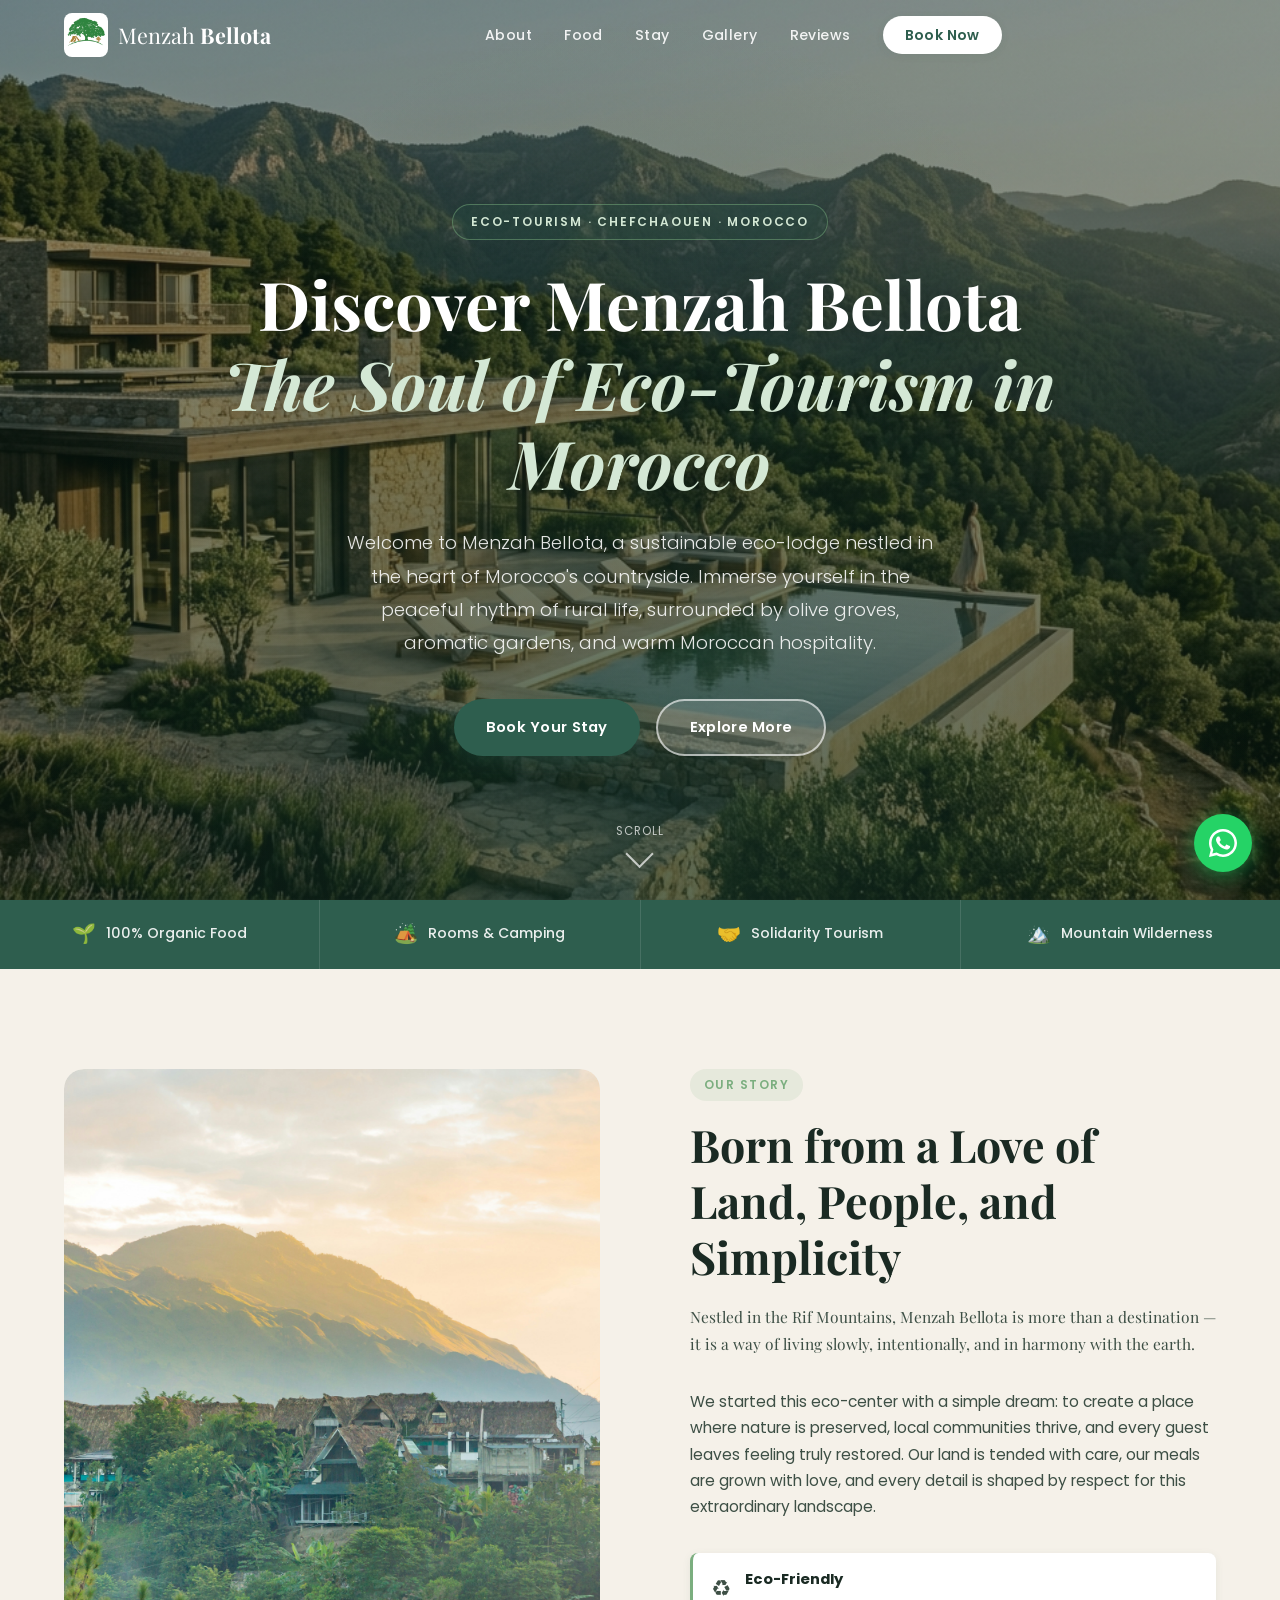
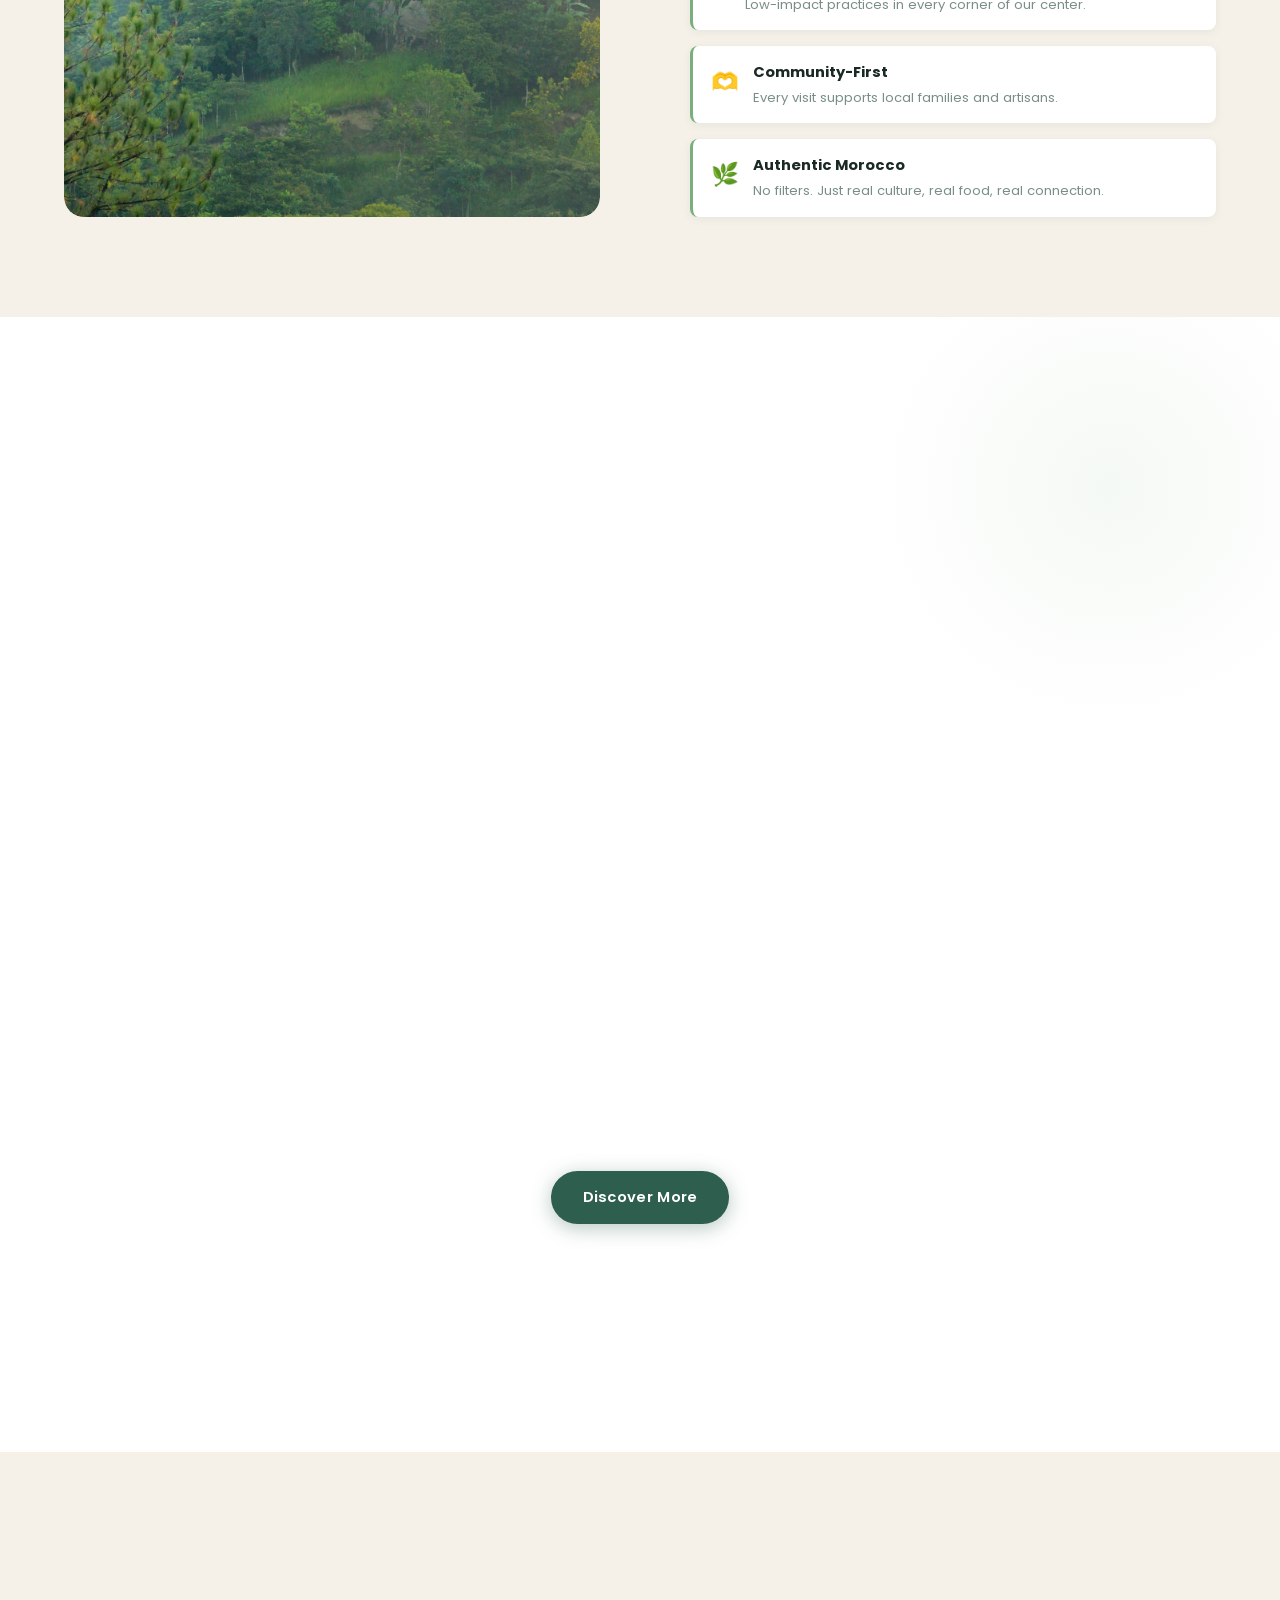
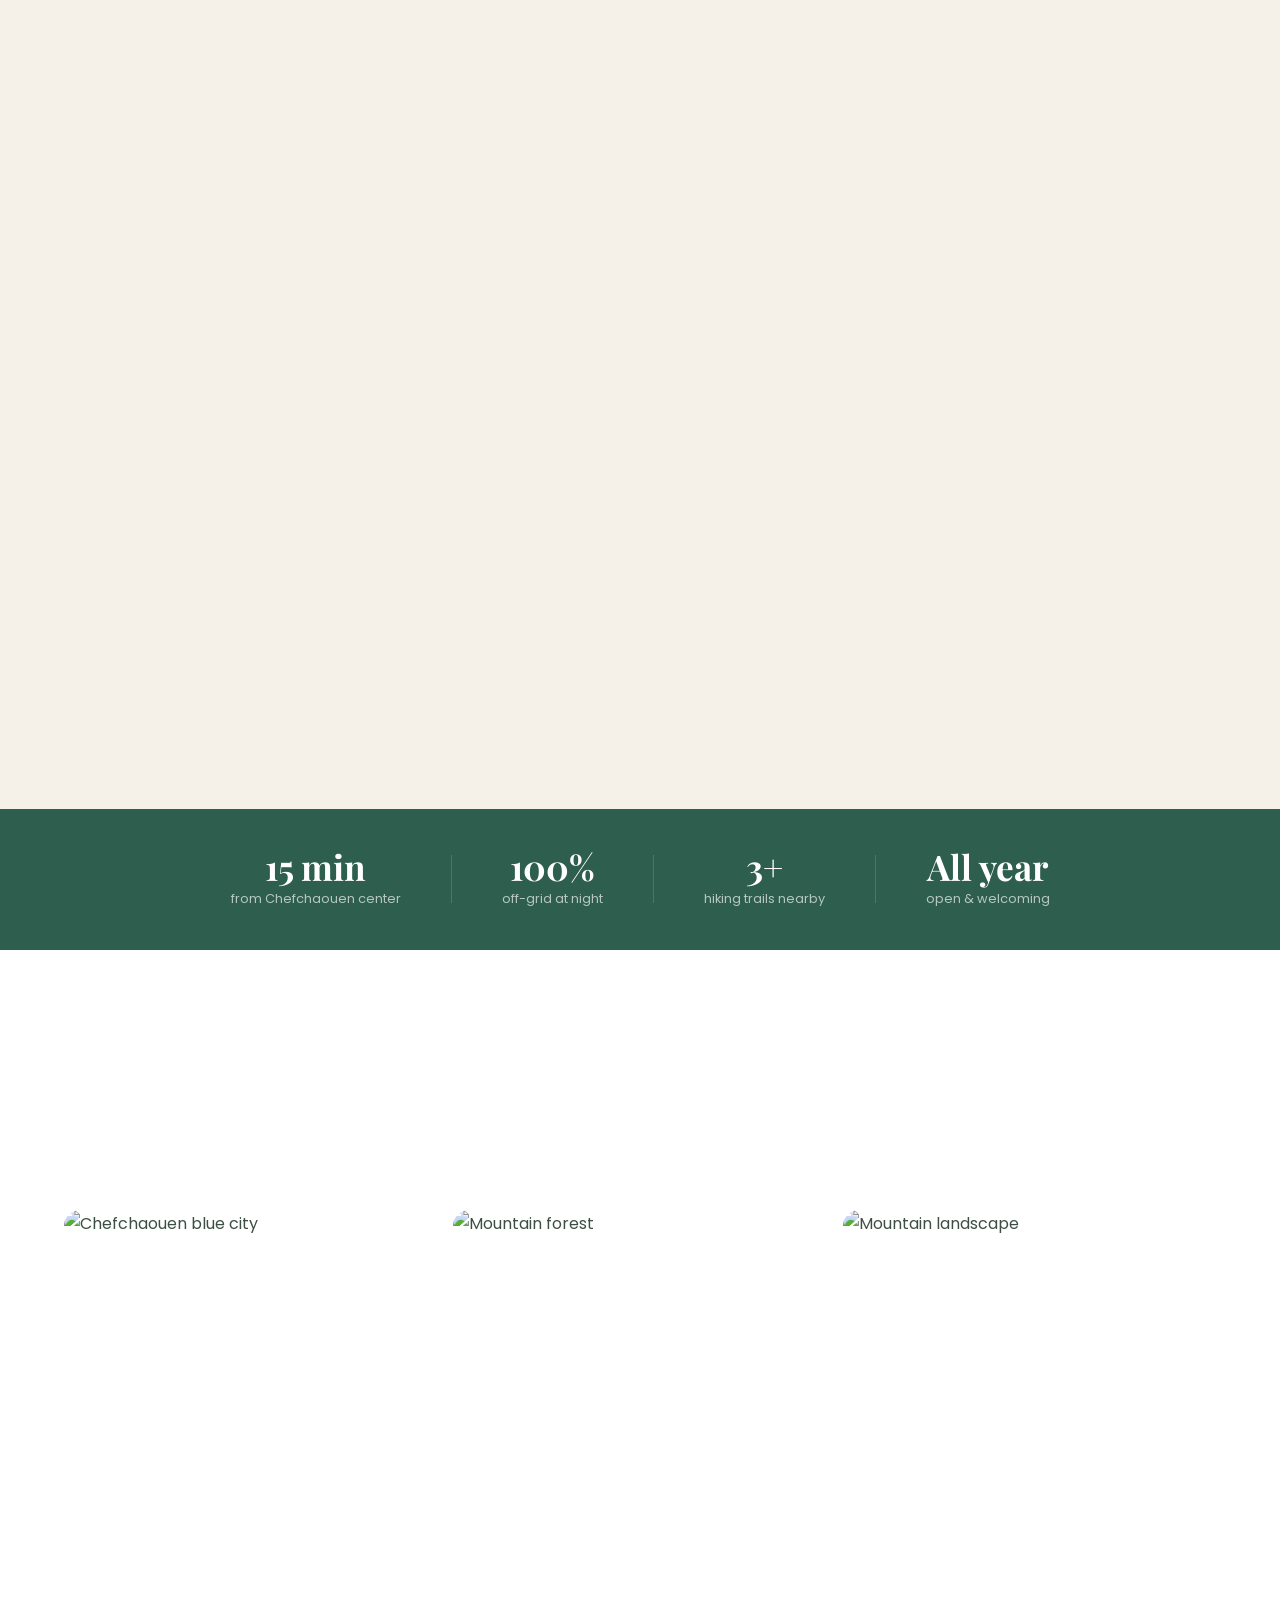
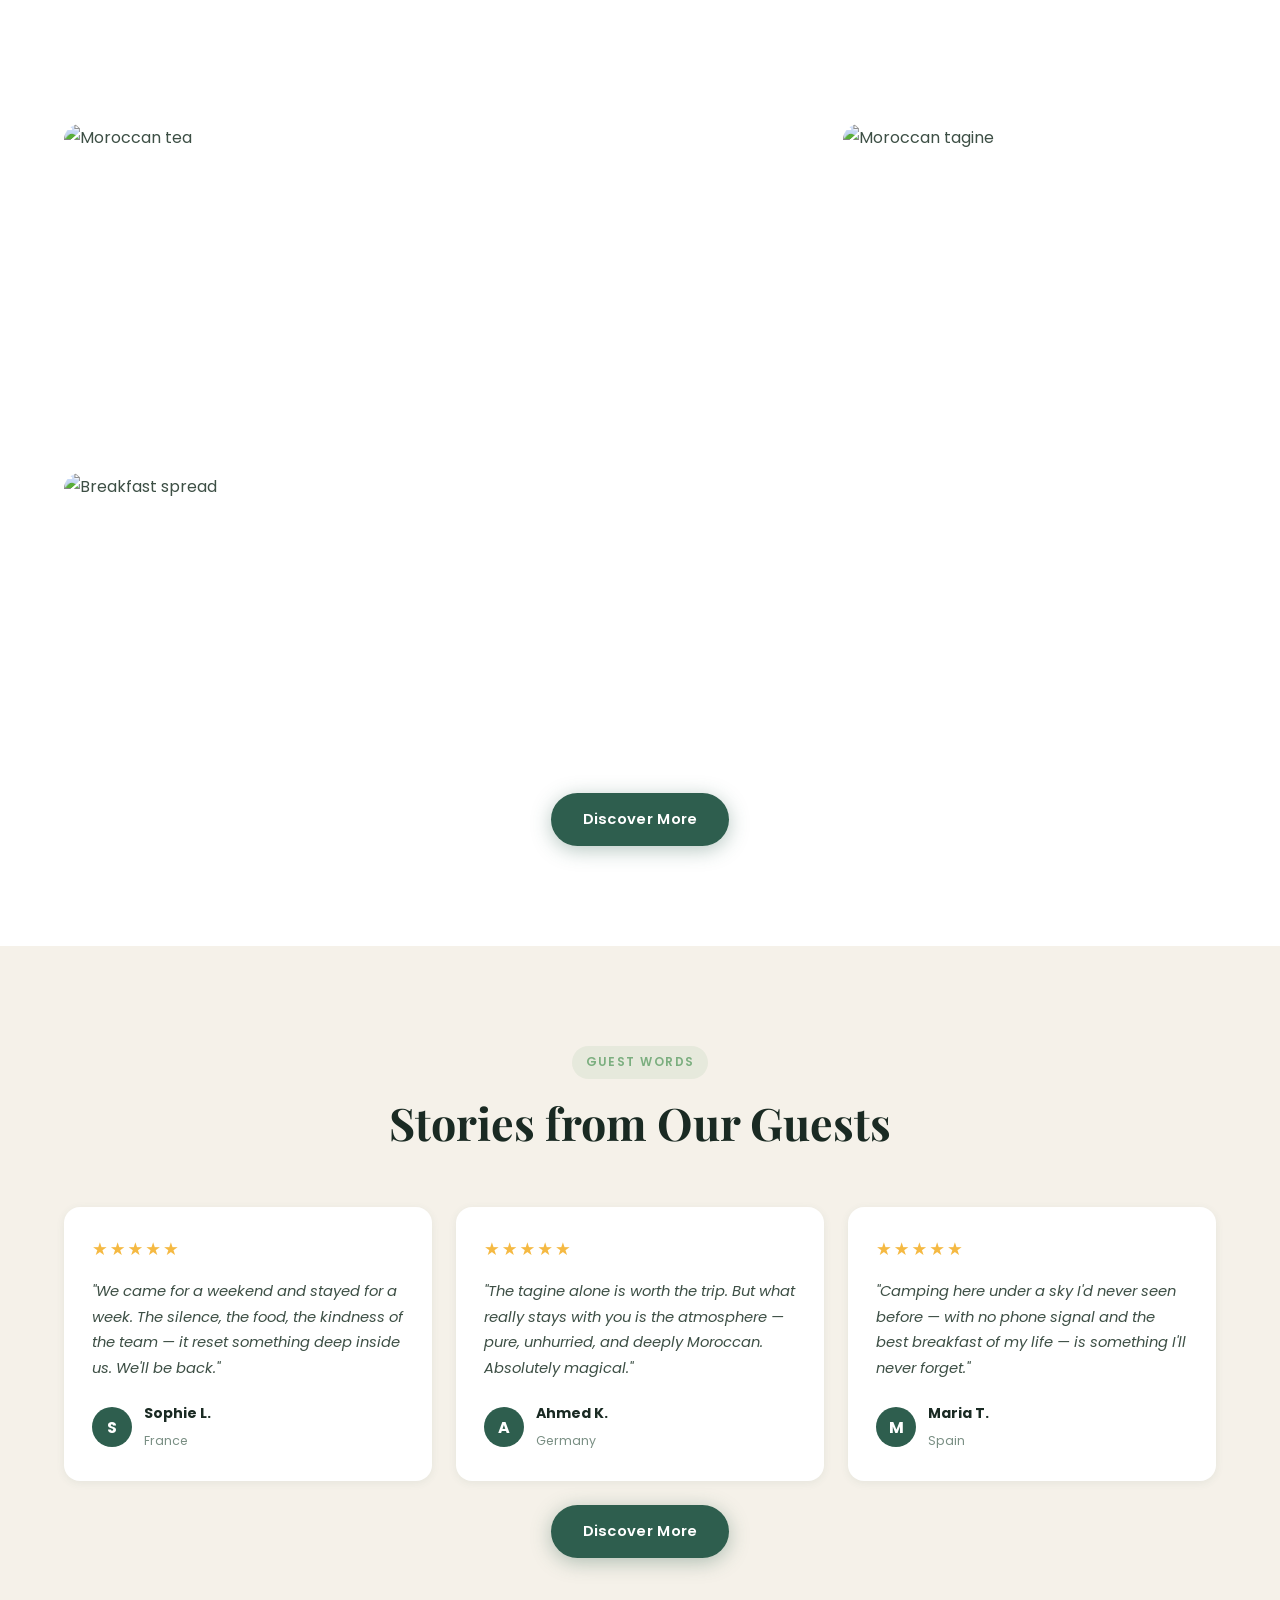
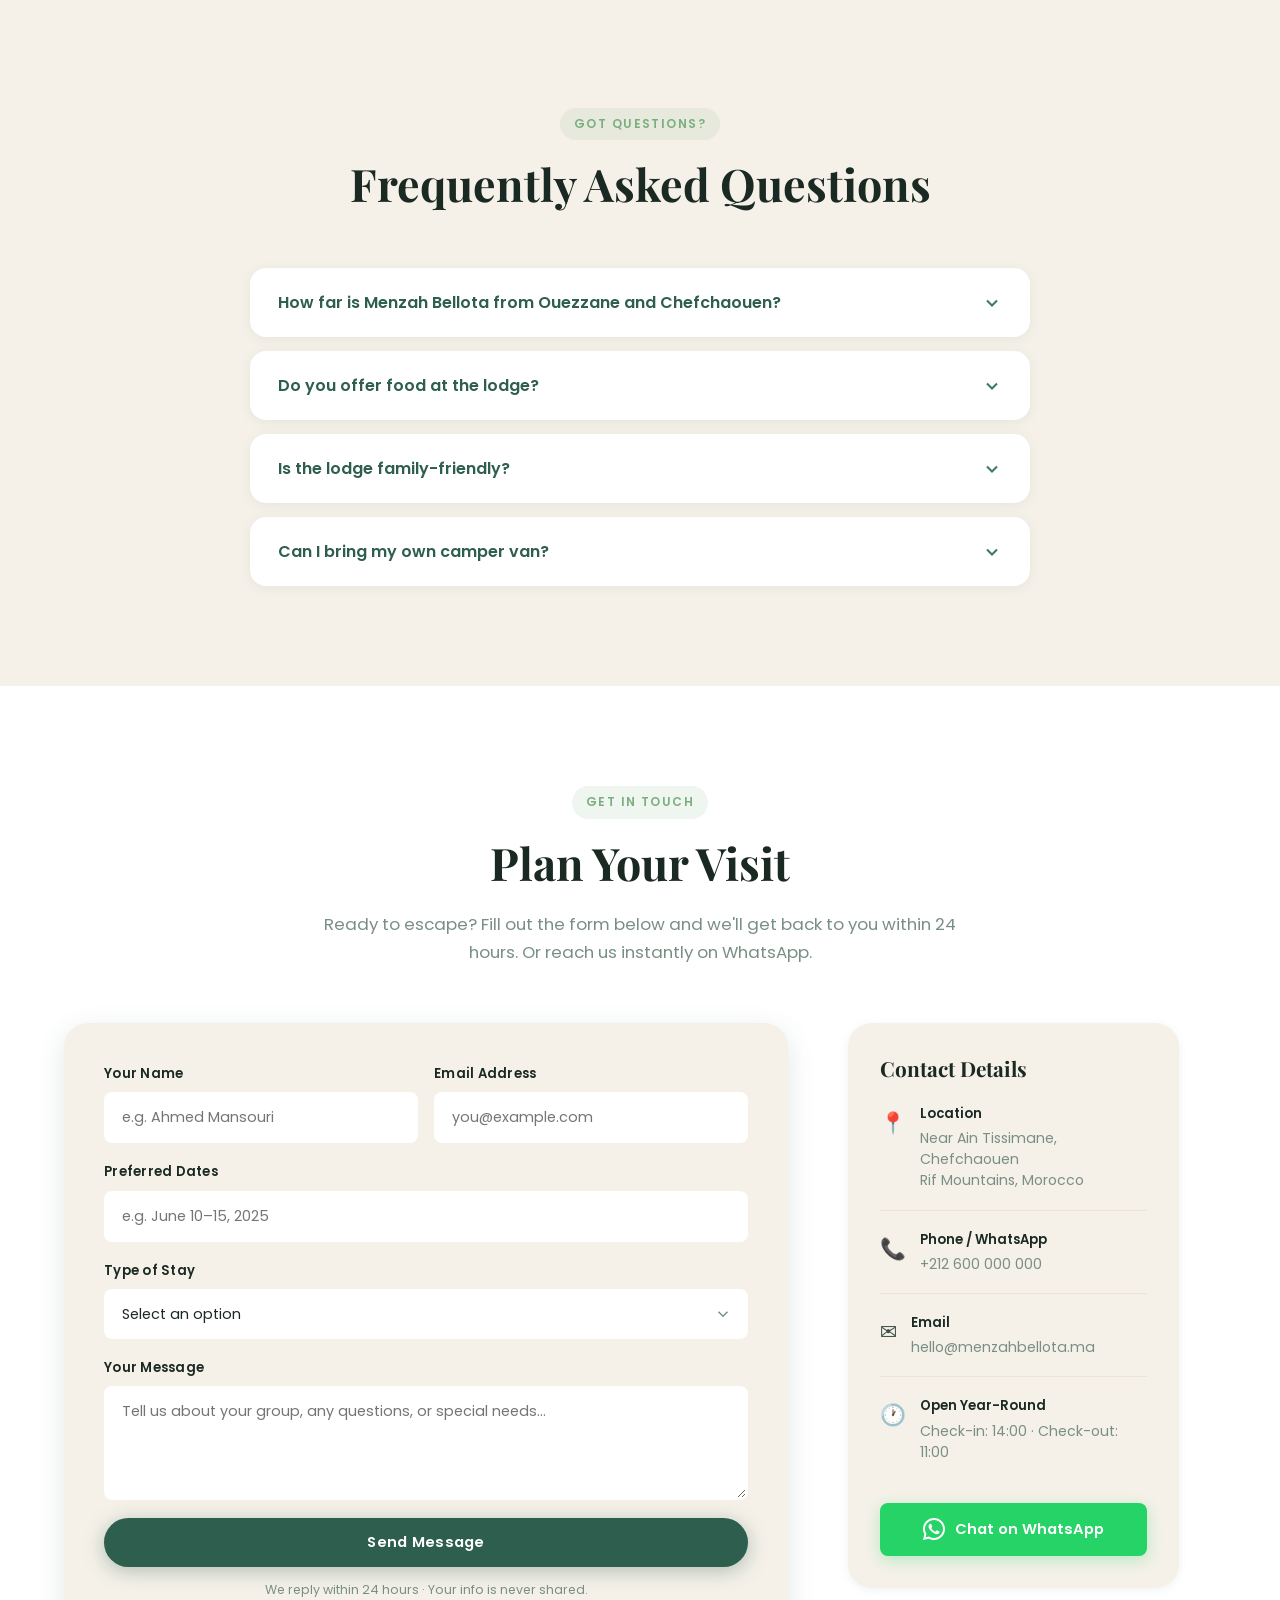
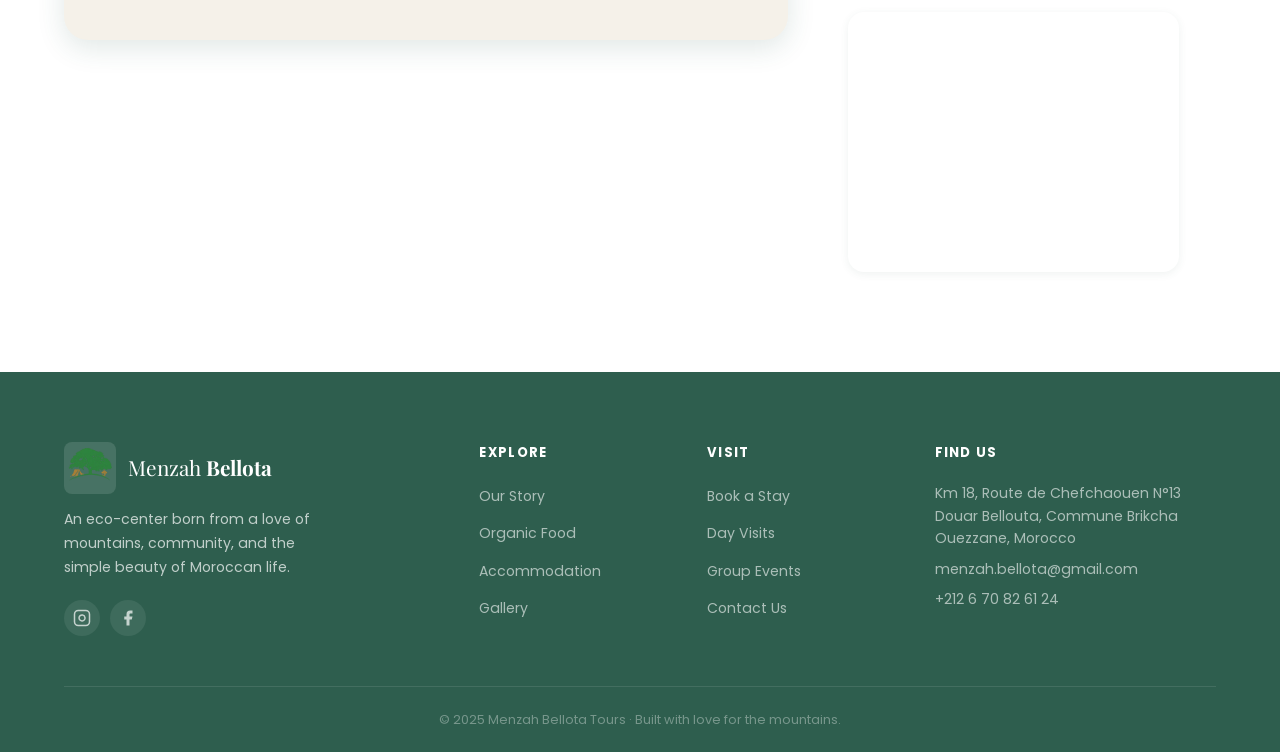
==== commit 093c4a8a: "Add files via upload" ====
--- a/index.html
+++ b/index.html
@@ -19,12 +19,12 @@
         <span class="logo-text">Menzah <strong>Bellota</strong></span>
       </a>
       <ul class="nav-menu" id="navMenu">
-        <li><a href="about.html" class="nav-link">About</a></li>
-        <li><a href="food.html" class="nav-link">Food</a></li>
-        <li><a href="stay.html" class="nav-link">Stay</a></li>
-        <li><a href="gallery.html" class="nav-link">Gallery</a></li>
-        <li><a href="reviews.html" class="nav-link">Reviews</a></li>
-        <li><a href="#contact" class="nav-link nav-cta">Book Now</a></li>
+        <li><a href="about.html#about-content" class="nav-link">About</a></li>
+        <li><a href="food.html#food-content" class="nav-link">Food</a></li>
+        <li><a href="stay.html#stay-content" class="nav-link">Stay</a></li>
+        <li><a href="gallery.html#gallery-content" class="nav-link">Gallery</a></li>
+        <li><a href="reviews.html#reviews-content" class="nav-link">Reviews</a></li>
+        <li><a href="contact.html#form" class="nav-link nav-cta">Book Now</a></li>
       </ul>
       <div class="nav-end">
         <button class="nav-toggle" id="navToggle" aria-label="Toggle menu">
@@ -42,7 +42,7 @@
       <h1 class="hero-title">Discover Menzah Bellota<br /><em>The Soul of Eco-Tourism in Morocco</em></h1>
       <p class="hero-subtitle">Welcome to Menzah Bellota, a sustainable eco-lodge nestled in the heart of Morocco's countryside. Immerse yourself in the peaceful rhythm of rural life, surrounded by olive groves, aromatic gardens, and warm Moroccan hospitality.</p>
       <div class="hero-buttons">
-        <a href="#contact" class="btn btn-primary">Book Your Stay</a>
+        <a href="contact.html#form" class="btn btn-primary">Book Your Stay</a>
         <a href="#about" class="btn btn-ghost">Explore More</a>
       </div>
     </div>
@@ -126,7 +126,7 @@
       <div class="food-grid">
         <div class="food-card reveal">
           <div class="food-img-wrap">
-            <img src="https://images.unsplash.com/photo-1585937421612-70a008356fbe?w=600&q=80" alt="Moroccan tagine" loading="lazy" />
+            <img src="images/Slow-Cooked Tagine.jpg" alt="Moroccan tagine" loading="lazy" />
             <div class="food-badge">Signature Dish</div>
           </div>
           <div class="food-card-body">
@@ -136,7 +136,7 @@
         </div>
         <div class="food-card reveal">
           <div class="food-img-wrap">
-            <img src="https://images.unsplash.com/photo-1551632436-cbf8dd35adfa?w=600&q=80" alt="Moroccan mint tea" loading="lazy" />
+            <img src="images/Wild Mint Tea.webp" alt="Moroccan mint tea" loading="lazy" />
             <div class="food-badge">Daily Ritual</div>
           </div>
           <div class="food-card-body">
@@ -146,7 +146,7 @@
         </div>
         <div class="food-card reveal">
           <div class="food-img-wrap">
-            <img src="https://images.unsplash.com/photo-1506354666786-959d6d497f1a?w=600&q=80" alt="Fresh bread and honey" loading="lazy" />
+            <img src="images/Msemen & Raw Honey.webp" alt="Fresh bread and honey" loading="lazy" />
             <div class="food-badge">Morning Staple</div>
           </div>
           <div class="food-card-body">
@@ -154,6 +154,9 @@
             <p>Our morning spread: hand-folded flatbread, fresh argan oil, wild mountain honey, and goat cheese from the valley below.</p>
           </div>
         </div>
+      </div>
+      <div style="text-align:center; margin-top: 2.5rem; margin-bottom: 1.5rem;">
+        <a href="food.html#food-content" class="btn btn-primary">Discover More</a>
       </div>
       <div class="food-promise reveal">
         <div class="promise-item"><span>🥦</span> No pesticides. Ever.</div>
@@ -187,7 +190,7 @@
             </div>
             <h3 class="stay-new-title">Mud-Brick Guest Houses</h3>
             <p class="stay-new-desc">Traditional architecture meets modern comfort. Spacious rooms perfect for families, built with local stone and earth.</p>
-            <a href="rooms.html" class="stay-new-link">View All Rooms <span>→</span></a>
+            <a href="rooms.html#rooms-content" class="stay-new-link">View All Rooms <span>→</span></a>
           </div>
         </div>
 
@@ -204,7 +207,7 @@
             </div>
             <h3 class="stay-new-title">Bellota Luxury Tents</h3>
             <p class="stay-new-desc">Immersive glamping experience under ancient oak trees with stunning forest views and mountain breeze.</p>
-            <a href="tents.html" class="stay-new-link">Book This Tent <span>→</span></a>
+            <a href="tents.html#tents-content" class="stay-new-link">Book This Tent <span>→</span></a>
           </div>
         </div>
 
@@ -221,7 +224,7 @@
             </div>
             <h3 class="stay-new-title">Van &amp; Camper Pitches</h3>
             <p class="stay-new-desc">Secure spots with electricity and water hookups for overland travelers exploring the Rif Mountains.</p>
-            <a href="vans.html" class="stay-new-link">Reserve Pitch <span>→</span></a>
+            <a href="vans.html#vans-content" class="stay-new-link">Reserve Pitch <span>→</span></a>
           </div>
         </div>
 
@@ -284,6 +287,9 @@
           <img src="https://images.unsplash.com/photo-1506354666786-959d6d497f1a?w=600&q=80" alt="Breakfast spread" loading="lazy" />
           <div class="gallery-overlay"><span>Morning Feast</span></div>
         </div>
+      </div>
+      <div style="text-align:center; margin-top: 2.5rem;">
+        <a href="gallery.html#gallery-content" class="btn btn-primary">Discover More</a>
       </div>
     </div>
   </section>
@@ -321,11 +327,14 @@
           </div>
         </div>
       </div>
+      <div style="text-align:center; margin-top: 1.5rem;">
+        <a href="reviews.html#reviews-content" class="btn btn-primary">Discover More</a>
+      </div>
     </div>
   </section>
 
   <!-- ========== FAQ ========== -->
-  <section class="section faq" id="faq">
+  <section class="section faq" id="faq" style="padding-top: 50px;">
     <div class="container">
       <div class="section-header">
         <span class="section-tag">Got Questions?</span>
@@ -511,10 +520,10 @@
         <div class="footer-links">
           <h4>Visit</h4>
           <ul>
-            <li><a href="#contact">Book a Stay</a></li>
-            <li><a href="#contact">Day Visits</a></li>
-            <li><a href="#contact">Group Events</a></li>
-            <li><a href="#contact">Contact Us</a></li>
+            <li><a href="contact.html#form">Book a Stay</a></li>
+            <li><a href="contact.html#form">Day Visits</a></li>
+            <li><a href="contact.html#form">Group Events</a></li>
+            <li><a href="contact.html#form">Contact Us</a></li>
           </ul>
         </div>
         <div class="footer-contact">
--- a/style.css
+++ b/style.css
@@ -1593,4 +1593,3 @@
   align-items: center;
   gap: 6px;
 }
-
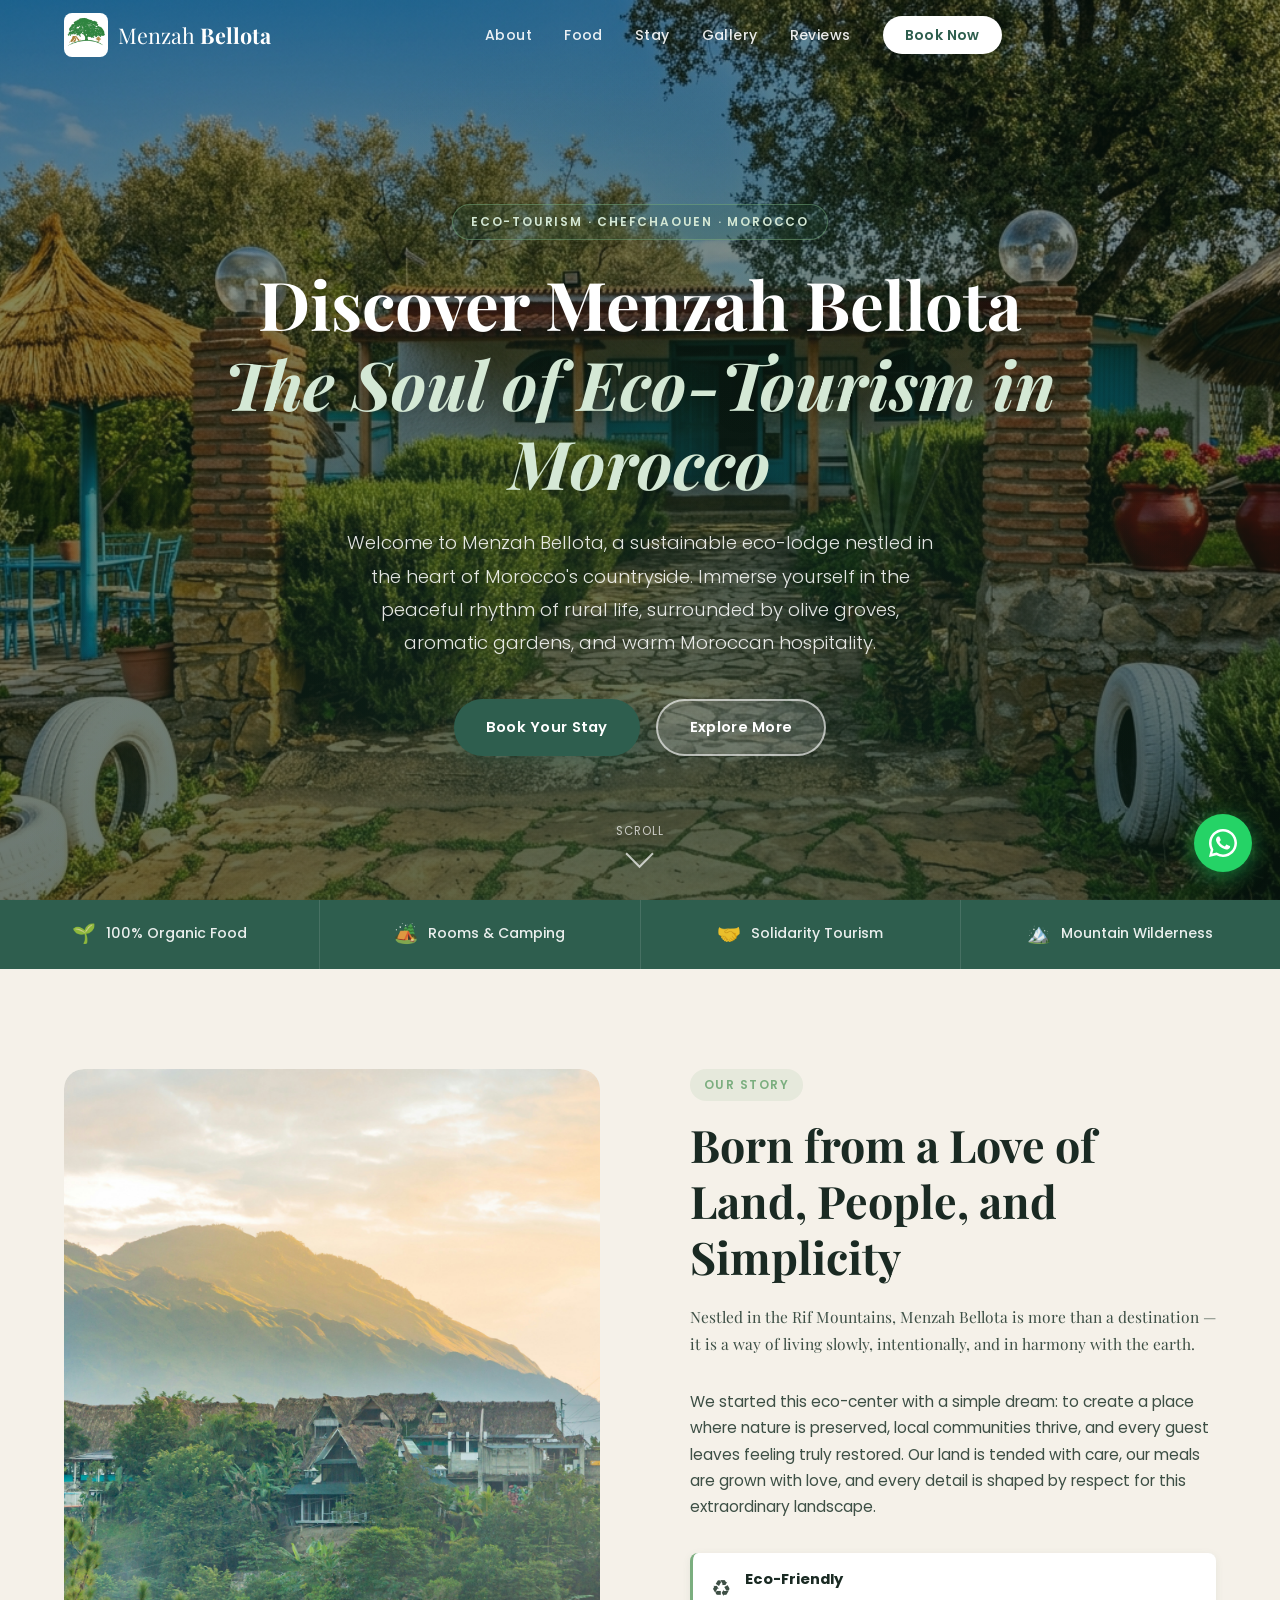
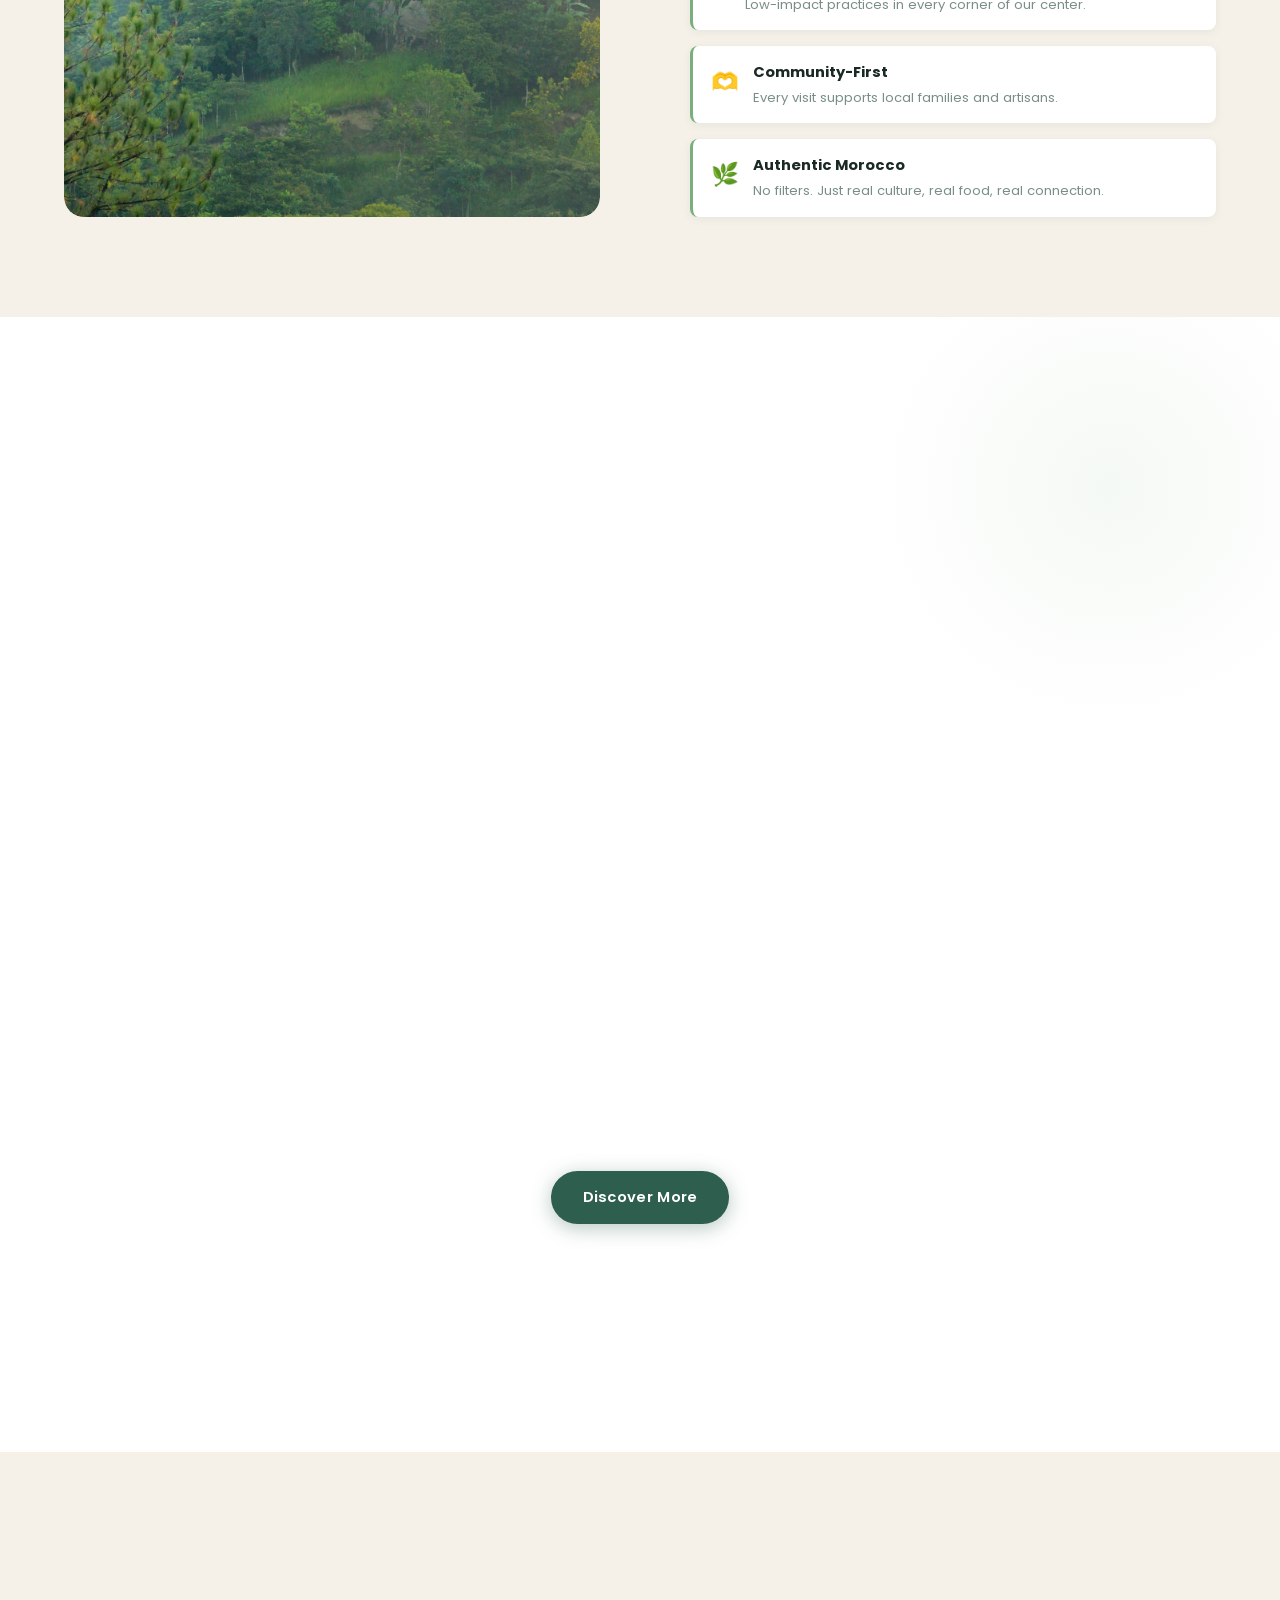
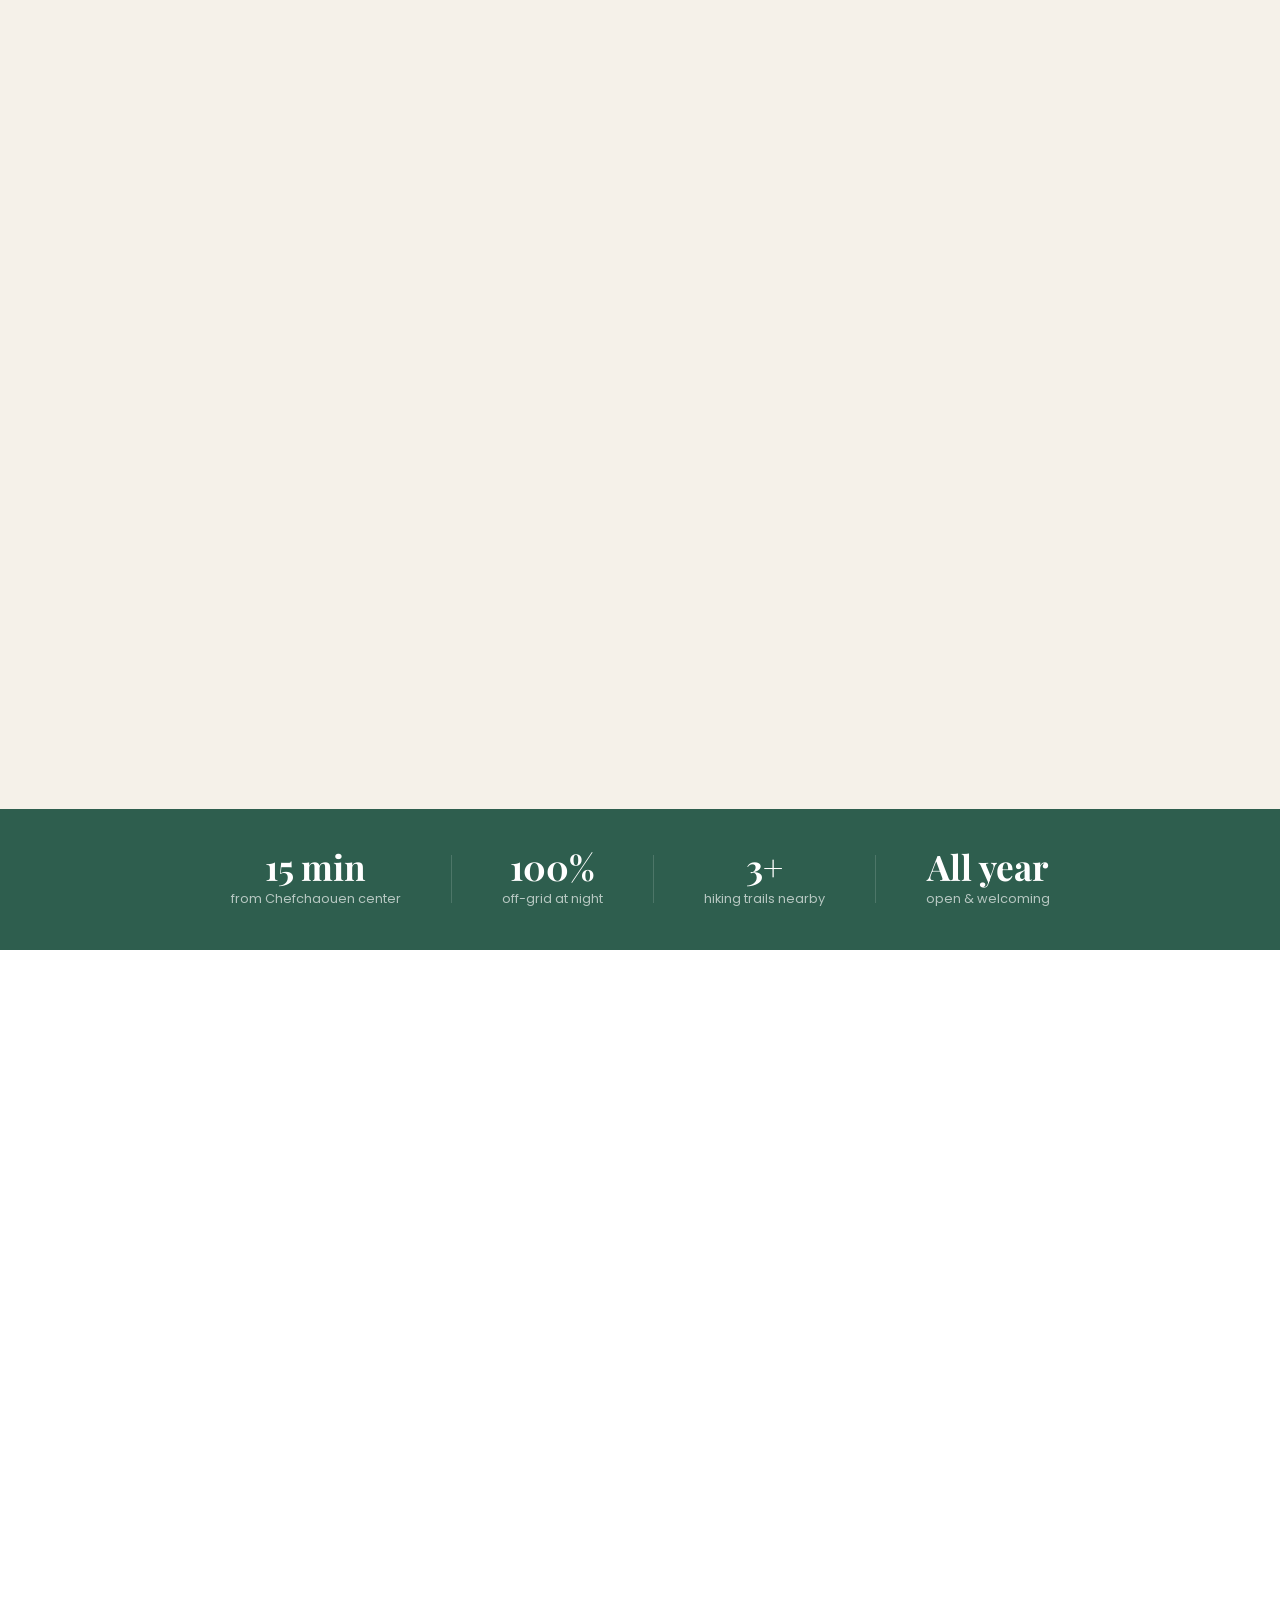
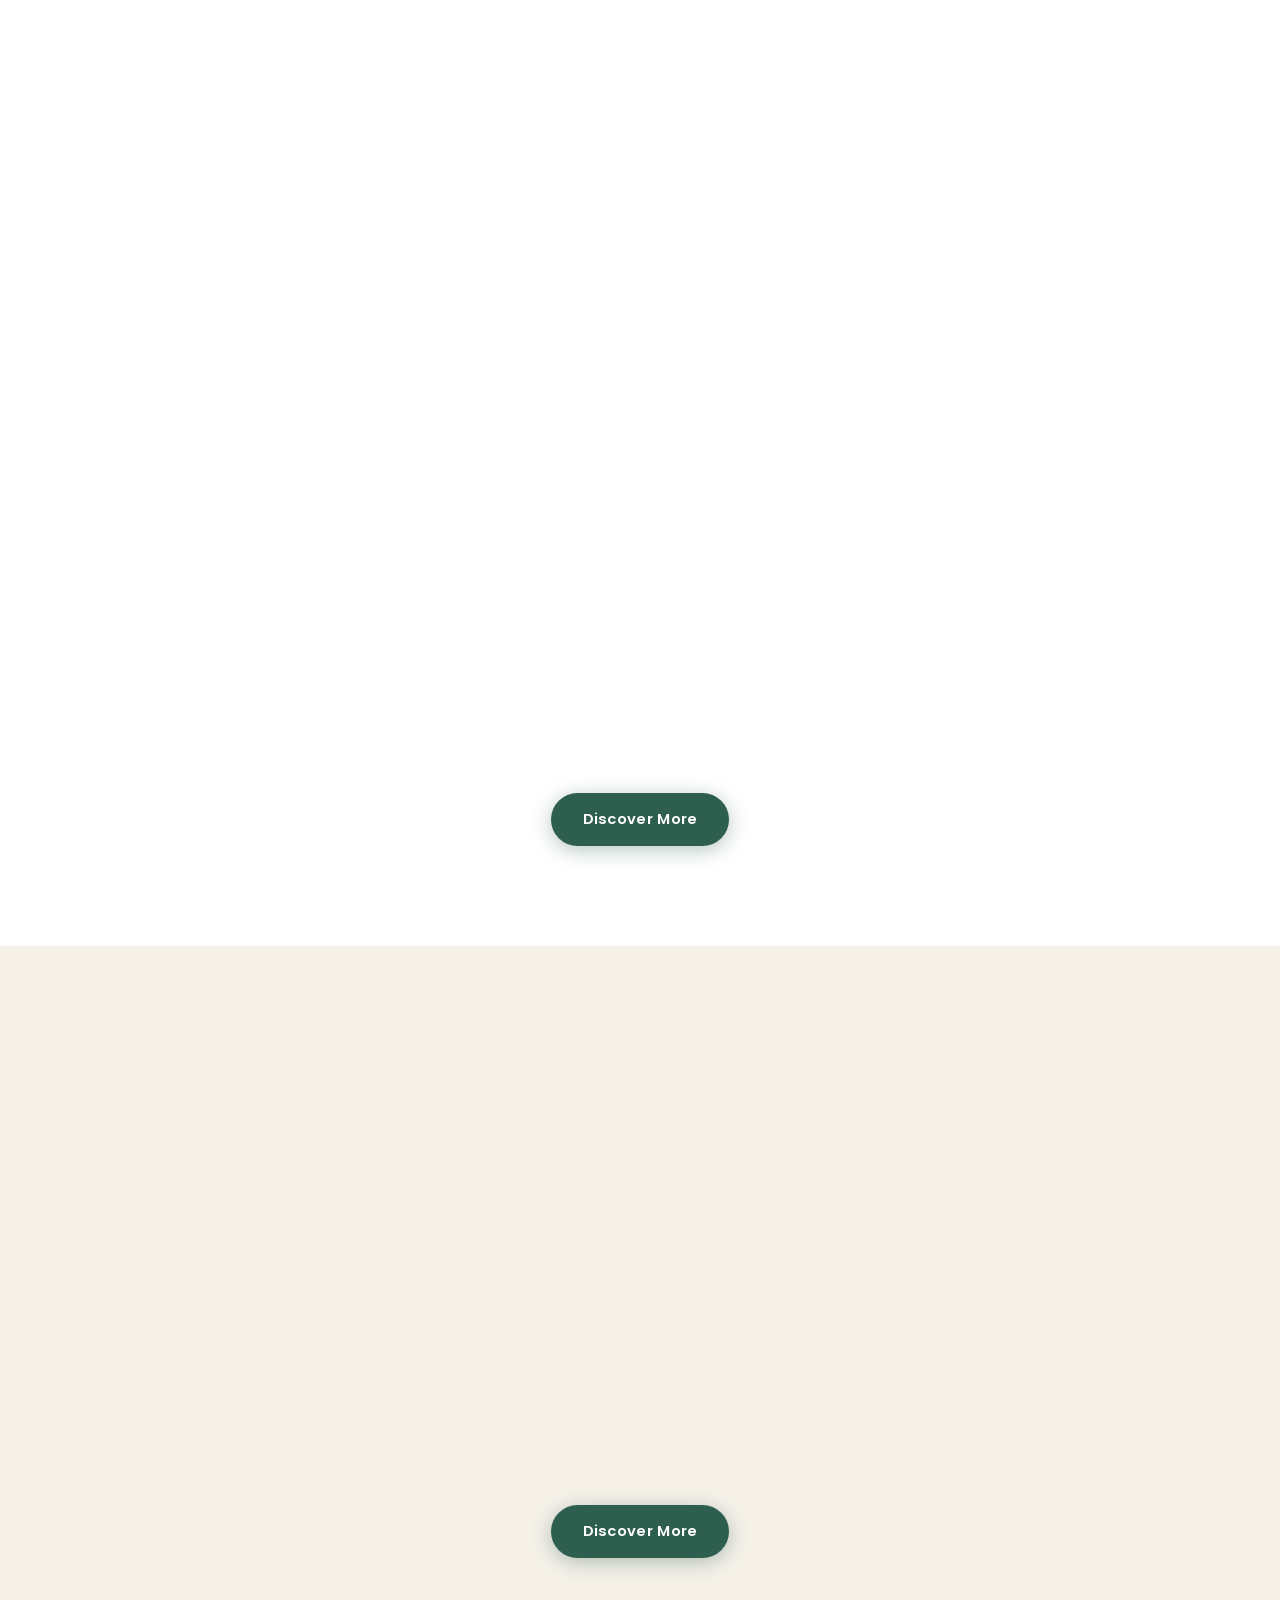
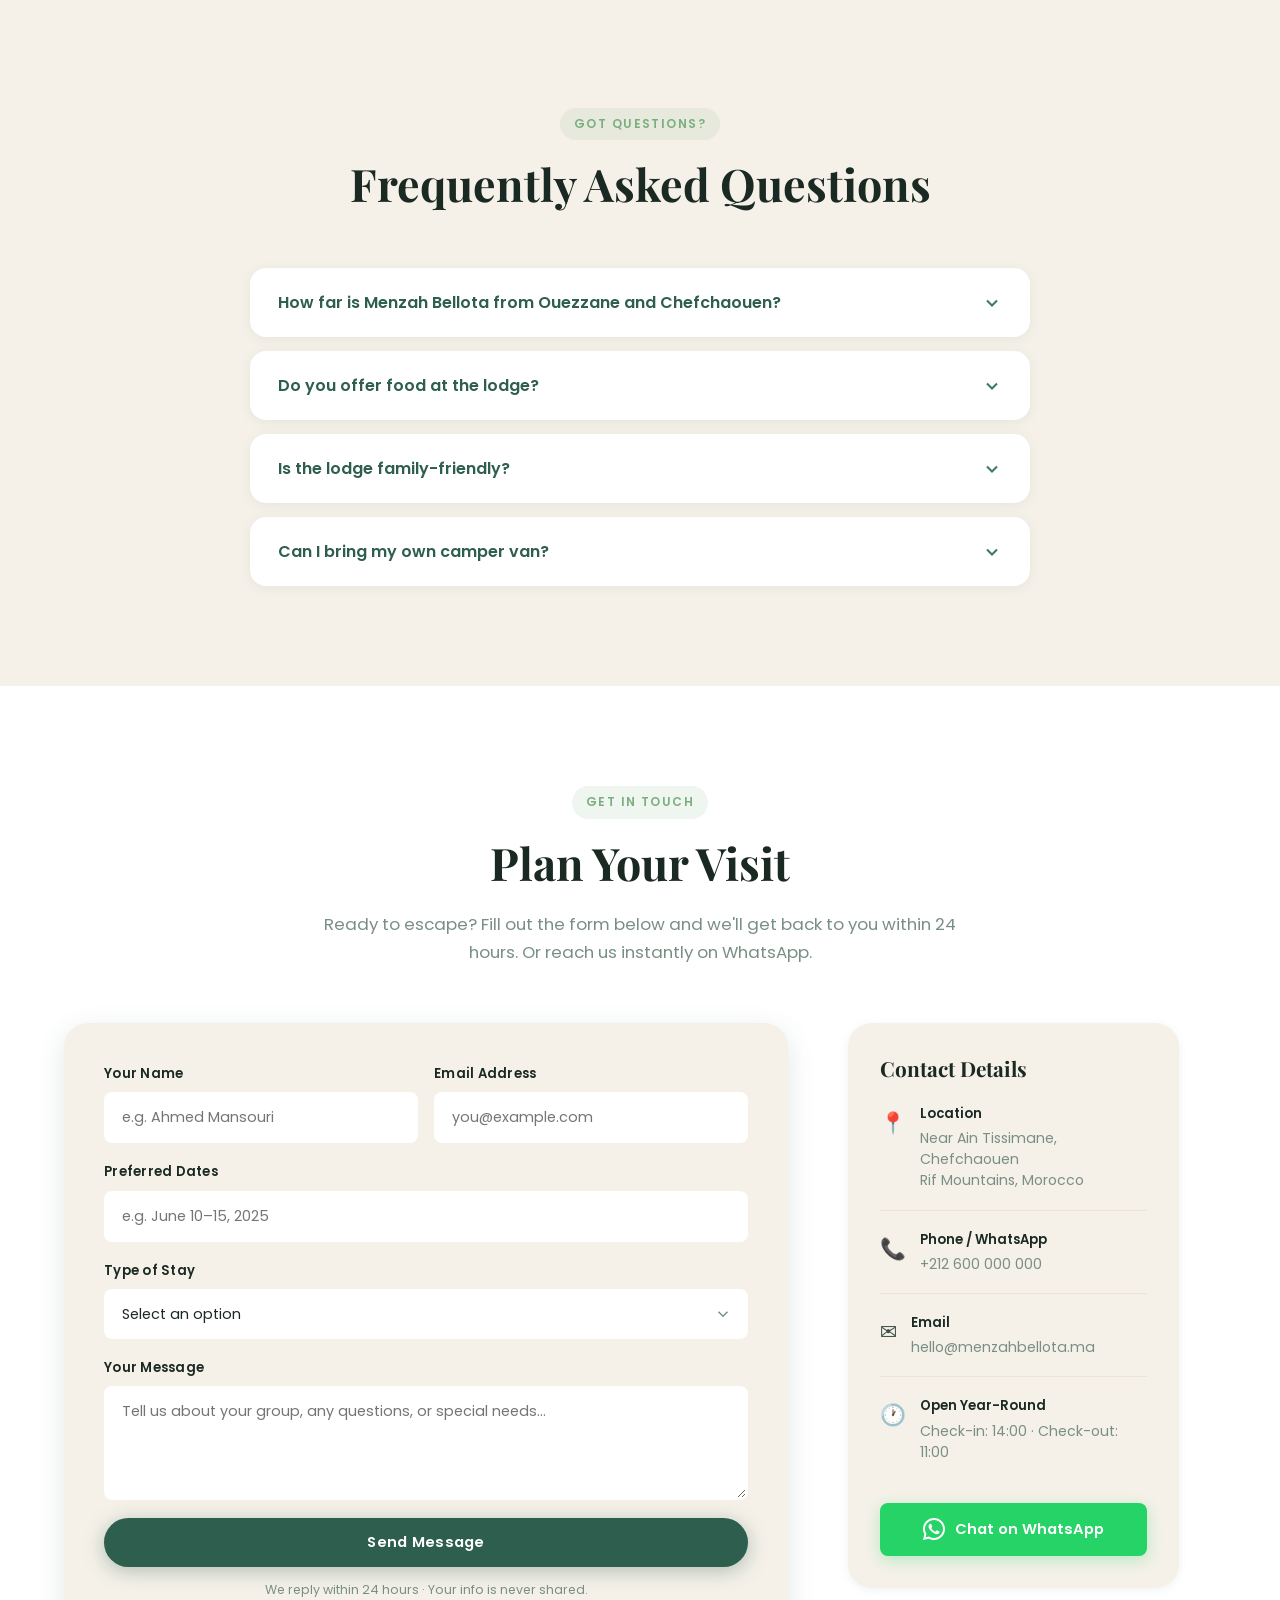
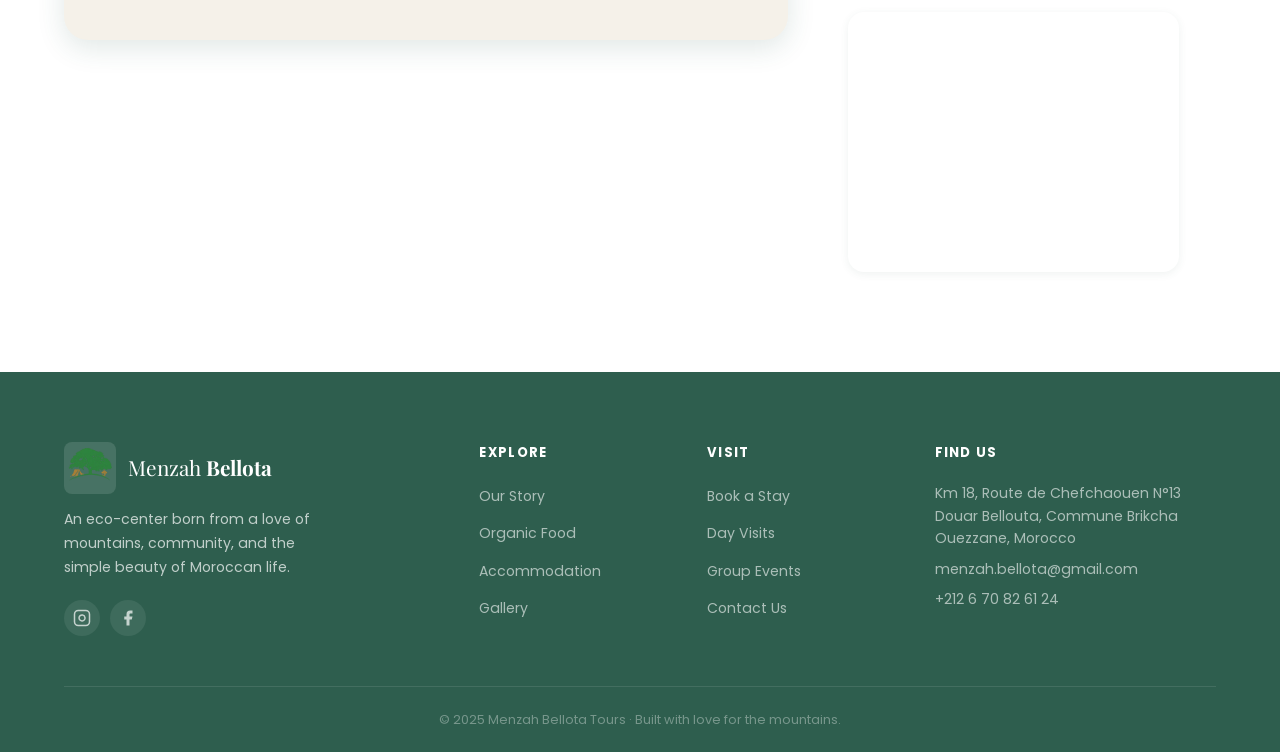
==== commit a586e4f3: "Add files via upload" ====
--- a/index.html
+++ b/index.html
@@ -471,7 +471,6 @@
               Chat on WhatsApp
             </a>
           </div>
-          <!-- Google Maps Embed Placeholder -->
           <div class="map-wrap">
             <iframe
               src="https://www.google.com/maps/embed?pb=!1m18!1m12!1m3!1d3327.58!2d-5.5279536!3d34.9522003!2m3!1f0!2f0!3f0!3m2!1i1024!2i768!4f13.1!3m3!1m2!1s0xd0b2704b17335b9%3A0x24d07b735cd430d2!2sMenzah+Bellota+Camping+Guest+House!5e0!3m2!1sen!2sma!4v1680000000000"
@@ -552,5 +551,6 @@
   </a>
 
   <script src="main.js"></script>
+
 </body>
 </html>
--- a/style.css
+++ b/style.css
@@ -340,7 +340,7 @@
   position: relative;
   background:
     linear-gradient(to bottom, rgba(10,30,20,.45) 0%, rgba(10,30,20,.6) 100%),
-    url('images/hero img.png') center/cover no-repeat;
+    url('images/hero2.png') center/cover no-repeat;
   padding: 120px 20px 60px;
 }
 
@@ -1540,7 +1540,12 @@
   .section { padding: 60px 0; }
 
   /* Hero */
-  .hero { padding: 100px 20px 80px; }
+  .hero {
+    padding: 100px 20px 80px;
+    background:
+      linear-gradient(to bottom, rgba(10,30,20,.45) 0%, rgba(10,30,20,.6) 100%),
+      url('images/hero2 mobile.png') center/cover no-repeat;
+  }
   .hero-buttons { flex-direction: column; align-items: center; }
   .btn { width: 100%; max-width: 280px; justify-content: center; }
 
@@ -1593,3 +1598,4 @@
   align-items: center;
   gap: 6px;
 }
+
